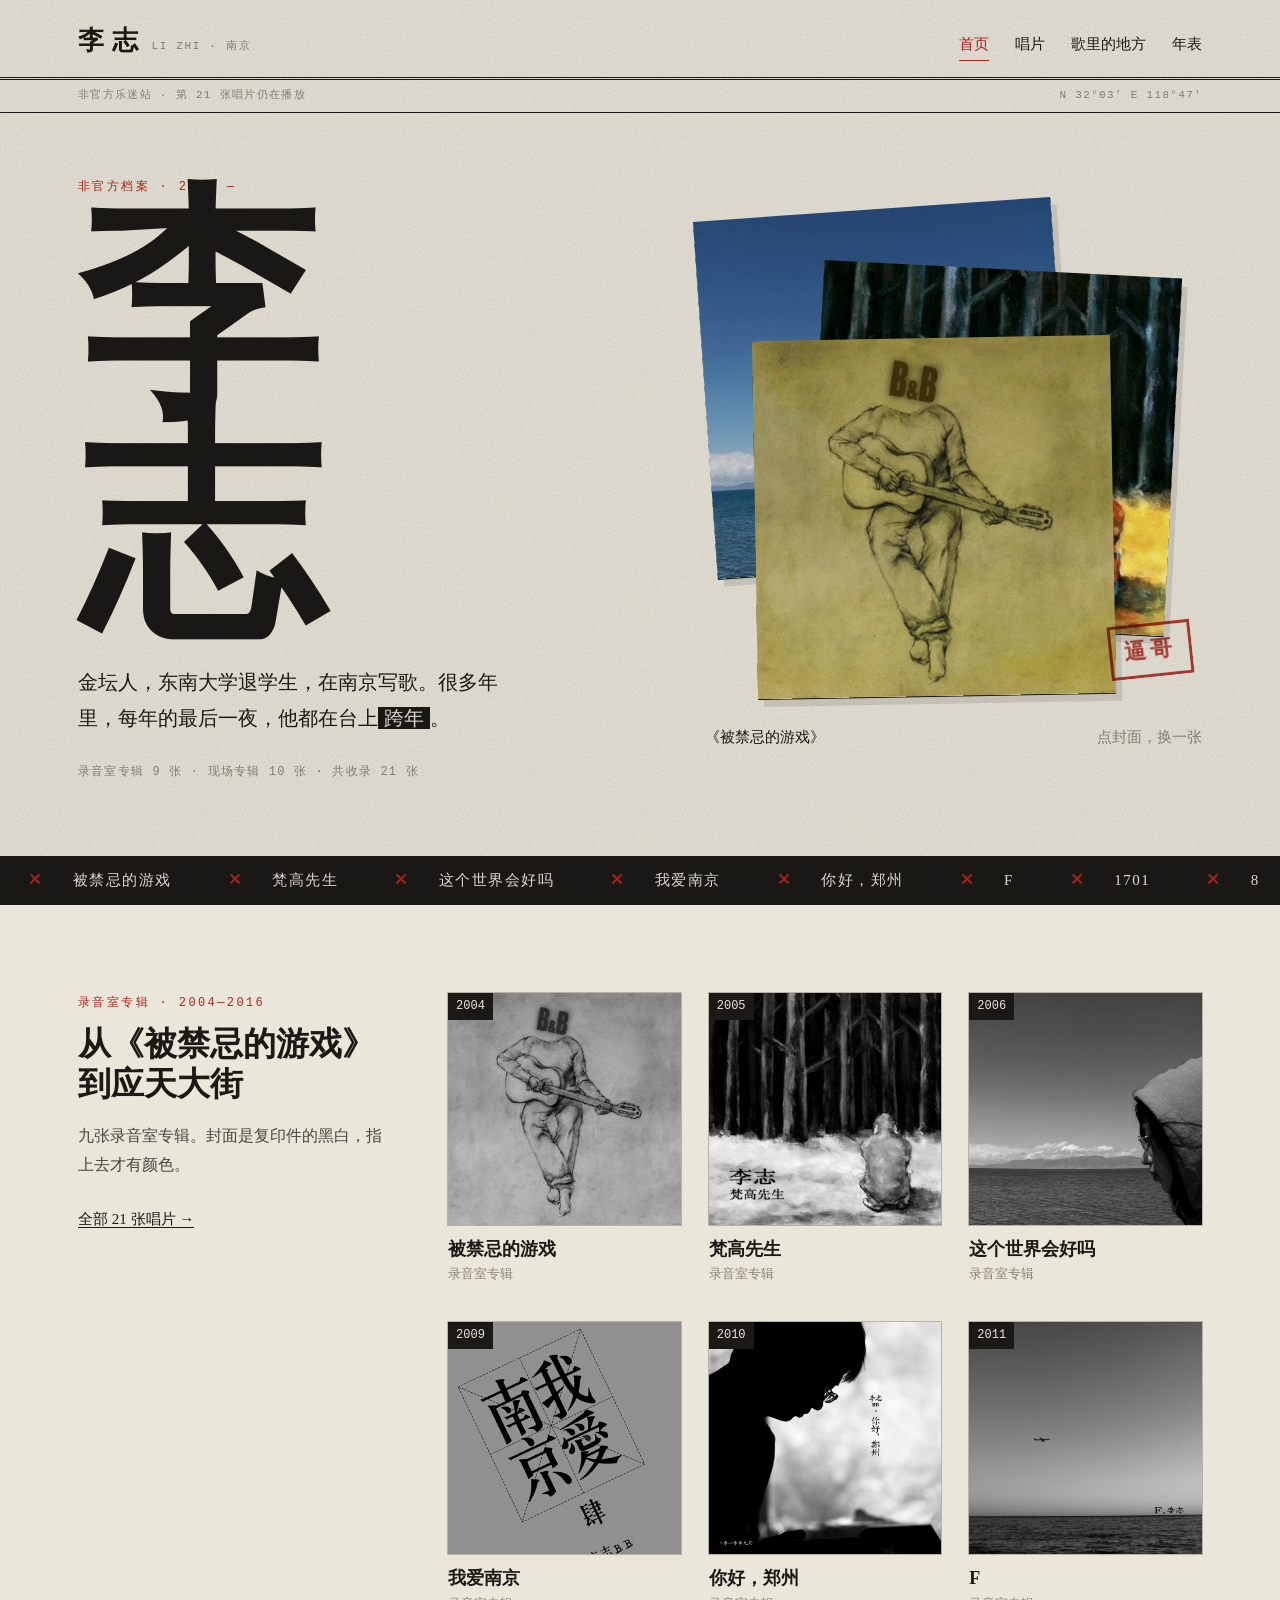
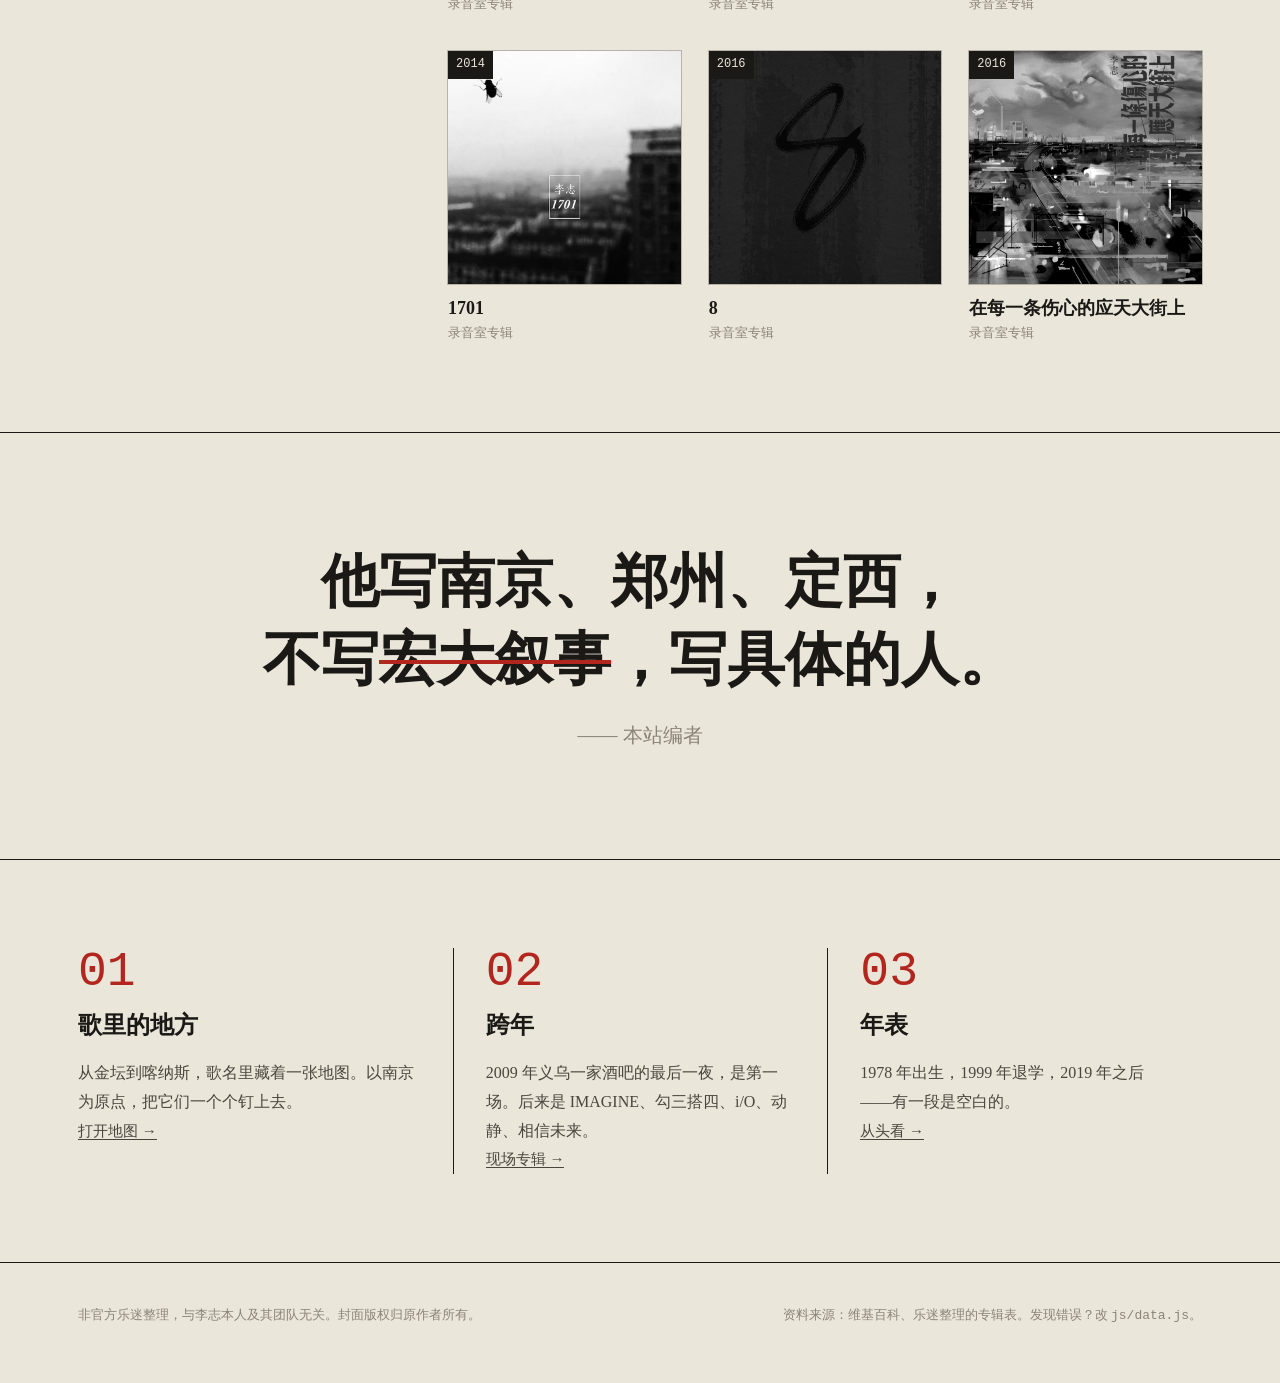
==== index.html @ a09fbe86 "李志非官方乐迷档案站 四个页面（首页、唱片、歌里的地方、年表），21 张专辑封面与曲目， 纯静态 HTML/CSS/JS，GitHub Pages 部署到 wulill.bond。  Co-Autho" ====
<!doctype html>
<html lang="zh-CN">
<head>
<meta charset="utf-8">
<meta name="viewport" content="width=device-width, initial-scale=1">
<title>李志 · 一个南京民谣歌手的非官方档案</title>
<meta name="description" content="李志的非官方乐迷档案：21 张唱片、歌里的地方、年表。">
<meta name="theme-color" content="#ebe6da">
<meta property="og:title" content="李志 · 一个南京民谣歌手的非官方档案">
<meta property="og:description" content="李志的非官方乐迷档案：21 张唱片、歌里的地方、年表。">
<meta property="og:image" content="assets/covers/2004-jinji.jpg">
<link rel="icon" href="data:image/svg+xml,%3Csvg xmlns=%27http://www.w3.org/2000/svg%27 viewBox=%270 0 64 64%27%3E%3Crect width=%2764%27 height=%2764%27 fill=%27%23b3261e%27/%3E%3Ctext x=%2732%27 y=%2747%27 font-size=%2742%27 text-anchor=%27middle%27 fill=%27%23ebe6da%27 font-family=%27serif%27 font-weight=%27900%27%3E李%3C/text%3E%3C/svg%3E">
<link rel="stylesheet" href="css/style.css">
</head>
<body data-page="index">
<header id="masthead"></header>

<section class="hero">
  <div class="wrap">
    <div>
      <div class="kicker">非官方档案 · 2004 — </div>
      <h1><span>李</span><span>志</span></h1>
      <p class="sub">金坛人，东南大学退学生，在南京写歌。很多年里，每年的最后一夜，他都在台上<em>跨年</em>。</p>
      <p class="meta">录音室专辑 9 张 · 现场专辑 <span id="n-live">—</span> 张 · 共收录 <span id="n-albums">—</span> 张</p>
    </div>
    <div class="hero-side">
      <div class="hero-stack" id="hero-stack" role="button" tabindex="0" aria-label="换一张封面"><span class="stamp">逼哥</span></div>
      <p class="hero-caption"><span id="hero-caption"></span><span class="hint-mini">点封面，换一张</span></p>
    </div>
  </div>
</section>

<div class="ticker" id="ticker" aria-hidden="true"></div>

<section class="section">
  <div class="wrap home-split">
    <div class="home-split-head reveal">
      <div class="kicker">录音室专辑 · 2004—2016</div>
      <h2>从<span class="nw">《被禁忌的游戏》</span><br>到应天大街</h2>
      <p>九张录音室专辑。封面是复印件的黑白，指上去才有颜色。</p>
      <a class="more" href="albums.html">全部 21 张唱片 →</a>
    </div>
    <div class="grid grid-3" id="home-grid"></div>
  </div>
</section>

<section class="manifesto">
  <div class="wrap reveal">
    <p>他写南京、郑州、定西，<br>不写<s>宏大叙事</s>，写具体的人。</p>
    <p class="by">—— 本站编者</p>
  </div>
</section>

<section class="section">
  <div class="wrap columns">
    <article class="reveal">
      <div class="num">01</div>
      <h3>歌里的地方</h3>
      <p>从金坛到喀纳斯，歌名里藏着一张地图。以南京为原点，把它们一个个钉上去。</p>
      <p><a class="more" href="places.html">打开地图 →</a></p>
    </article>
    <article class="reveal">
      <div class="num">02</div>
      <h3>跨年</h3>
      <p>2009 年义乌一家酒吧的最后一夜，是第一场。后来是 IMAGINE、勾三搭四、i/O、动静、相信未来。</p>
      <p><a class="more" href="albums.html#live">现场专辑 →</a></p>
    </article>
    <article class="reveal">
      <div class="num">03</div>
      <h3>年表</h3>
      <p>1978 年出生，1999 年退学，2019 年之后——有一段是空白的。</p>
      <p><a class="more" href="timeline.html">从头看 →</a></p>
    </article>
  </div>
</section>

<footer id="footer"></footer>
<script src="js/data.js"></script>
<script src="js/main.js"></script>
</body>
</html>
---- css/style.css ----
/* 视觉方向：南京复印店里的地下刊物。新闻纸、油墨黑、一枚红章。 */
:root {
  --paper: #ebe6da;
  --paper-2: #e1dbcc;
  --ink: #1b1916;
  --ink-2: #4a463f;
  --ink-3: #8a8478;
  --red: #b3261e;
  --rule: #1b1916;
  --serif: "Songti SC", "STSong", "Noto Serif SC", "Source Han Serif SC", "SimSun", serif;
  --hand: "Kaiti SC", "STKaiti", "KaiTi", "Songti SC", serif;
  --mono: "SF Mono", "Menlo", "Courier New", monospace;
  --w: 1180px;
}

* { box-sizing: border-box; margin: 0; padding: 0; }
html { scroll-behavior: smooth; }
body {
  background: var(--paper);
  color: var(--ink);
  font-family: var(--serif);
  font-size: 17px;
  line-height: 1.8;
  -webkit-font-smoothing: antialiased;
  min-height: 100vh;
}
/* 复印颗粒 */
body::before {
  content: ""; position: fixed; inset: 0; pointer-events: none; z-index: 100;
  opacity: .22; mix-blend-mode: multiply;
  background-image: url("data:image/svg+xml;utf8,<svg xmlns='http://www.w3.org/2000/svg' width='220' height='220'><filter id='n'><feTurbulence type='fractalNoise' baseFrequency='.9' numOctaves='2' stitchTiles='stitch'/><feColorMatrix values='0 0 0 0 0  0 0 0 0 0  0 0 0 0 0  0 0 0 .55 0'/></filter><rect width='100%' height='100%' filter='url(%23n)'/></svg>");
}
a { color: inherit; }
img { display: block; max-width: 100%; }
#sheet-title:focus { outline: none; }
a:focus-visible, button:focus-visible, [tabindex]:focus-visible { outline: 2px solid var(--red); outline-offset: 3px; }
::selection { background: var(--red); color: var(--paper); }

.wrap { max-width: var(--w); margin: 0 auto; padding: 0 28px; }

/* ---------- 页眉 ---------- */
.masthead { border-bottom: 3px double var(--rule); }
.masthead .wrap { display: flex; align-items: baseline; justify-content: space-between; gap: 24px; padding-top: 18px; padding-bottom: 12px; }
.logo { font-size: 26px; font-weight: 900; letter-spacing: .3em; text-decoration: none; }
.logo small { font-family: var(--mono); font-size: 11px; letter-spacing: .15em; color: var(--ink-3); margin-left: 6px; font-weight: 400; }
.nav { display: flex; gap: 26px; font-size: 15px; }
.nav a { text-decoration: none; padding-bottom: 2px; border-bottom: 1px solid transparent; }
.nav a:hover { border-color: var(--ink); }
.nav a[aria-current="page"] { color: var(--red); border-color: var(--red); }

.dateline { font-family: var(--mono); font-size: 11px; letter-spacing: .12em; color: var(--ink-3); border-bottom: 1px solid var(--rule); }
.dateline .wrap { display: flex; justify-content: space-between; padding-top: 6px; padding-bottom: 6px; }

/* ---------- 通用 ---------- */
.kicker { font-family: var(--mono); font-size: 12px; letter-spacing: .2em; color: var(--red); text-transform: uppercase; }
.section { padding: 88px 0; border-bottom: 1px solid var(--rule); }
.section.tight { padding-top: 48px; }
.section-head { display: flex; justify-content: space-between; align-items: end; gap: 20px; margin-bottom: 40px; }
.section-head h2 { font-size: clamp(30px, 4vw, 46px); font-weight: 900; line-height: 1.15; letter-spacing: .04em; }
.more { font-size: 15px; text-decoration: none; border-bottom: 1px solid; white-space: nowrap; }
.more:hover { color: var(--red); }
.stamp {
  display: inline-block; font-family: var(--serif); font-weight: 900; color: var(--red);
  border: 3px solid var(--red); padding: 4px 12px; letter-spacing: .2em;
  transform: rotate(-6deg); opacity: .88; mix-blend-mode: multiply;
}
.page-title { padding: 72px 0 48px; border-bottom: 1px solid var(--rule); }
.page-title h1 { font-size: clamp(44px, 7vw, 92px); font-weight: 900; line-height: 1.05; letter-spacing: .05em; margin: 10px 0 18px; }
.page-title p { max-width: 36em; color: var(--ink-2); }

/* ---------- 首页 Hero ---------- */
.hero { border-bottom: 1px solid var(--rule); }
.hero .wrap { display: grid; grid-template-columns: 1.15fr 1fr; gap: 56px; padding-top: 64px; padding-bottom: 72px; align-items: center; }
.hero h1 { font-size: clamp(120px, 19vw, 248px); font-weight: 900; line-height: .9; letter-spacing: -.02em; }
.hero h1 span { display: block; }
.hero .sub { margin-top: 28px; font-size: 20px; max-width: 22em; }
.hero .sub em { font-style: normal; background: var(--ink); color: var(--paper); padding: 0 6px; }
.hero .meta { margin-top: 26px; font-family: var(--mono); font-size: 12px; color: var(--ink-3); letter-spacing: .1em; }
.hero-stack { position: relative; aspect-ratio: 1; cursor: pointer; outline: none; }
.hero-stack:focus-visible { outline: 2px solid var(--red); outline-offset: 8px; }
.hero-stack img:nth-child(3) { animation: slide-in .45s cubic-bezier(.2,.7,.2,1); }
@keyframes slide-in { from { opacity: 0; transform: rotate(-1deg) translate(30px, 24px); } }
.hero-caption { display: flex; justify-content: space-between; margin-top: 18px; font-size: 15px; }
.hero-caption .hint-mini { font-family: var(--hand); color: var(--ink-3); }
.hero-stack img {
  position: absolute; width: 72%; aspect-ratio: 1; object-fit: cover;
  box-shadow: 0 1px 0 var(--ink), 6px 8px 0 rgba(27,25,22,.12);
  filter: grayscale(.25) contrast(1.05);
  transition: transform .5s cubic-bezier(.2,.7,.2,1);
}
.hero-stack img:nth-child(1) { top: 0; left: 0; transform: rotate(-4deg); }
.hero-stack img:nth-child(2) { top: 12%; left: 22%; transform: rotate(3deg); }
.hero-stack img:nth-child(3) { top: 26%; left: 10%; transform: rotate(-1deg); filter: none; }
.hero-stack:hover img:nth-child(1) { transform: rotate(-9deg) translate(-14px, -8px); }
.hero-stack:hover img:nth-child(2) { transform: rotate(7deg) translate(16px, -4px); }
.hero-stack .stamp { position: absolute; right: 2%; bottom: 6%; font-size: 22px; z-index: 2; }

/* 跑马灯：一行像复印传单边角的小字 */
.ticker { border-bottom: 1px solid var(--rule); overflow: hidden; white-space: nowrap; background: var(--ink); color: var(--paper); }
.ticker div { display: inline-block; padding: 10px 0; font-size: 15px; letter-spacing: .1em; animation: tick 60s linear infinite; }
.ticker a { margin: 0 28px; text-decoration: none; }
.ticker a::before { content: "✕"; color: var(--red); margin-right: 28px; }
.ticker a:hover { color: #fff; text-decoration: underline; text-underline-offset: 4px; }
.ticker:hover div { animation-play-state: paused; }
@keyframes pop { from { opacity: 0; transform: translateY(8px); } }
@keyframes tick { to { transform: translateX(-50%); } }

/* 首页：三栏短文 */
.columns { display: grid; grid-template-columns: repeat(3, 1fr); }
.columns article { padding: 0 32px; border-left: 1px solid var(--rule); }
.columns article:first-child { padding-left: 0; border-left: 0; }
.columns h3 { font-size: 24px; margin: 8px 0 12px; }
.columns p { color: var(--ink-2); font-size: 16px; }
.columns .num { font-family: var(--mono); font-size: 48px; line-height: 1; color: var(--red); }

/* 首页：引言大字 */
.manifesto { padding: 110px 0; border-bottom: 1px solid var(--rule); text-align: center; }
.manifesto p { font-size: clamp(30px, 4.6vw, 58px); font-weight: 900; line-height: 1.35; max-width: 15em; margin: 0 auto; }
.manifesto p s { white-space: nowrap; text-decoration-color: var(--red); text-decoration-thickness: 4px; }
.manifesto .by { font-family: var(--hand); font-size: 20px; color: var(--ink-3); margin-top: 22px; font-weight: 400; }

/* ---------- 唱片墙 ---------- */
.grid { display: grid; grid-template-columns: repeat(auto-fill, minmax(210px, 1fr)); gap: 36px 28px; }
.album { cursor: pointer; background: none; border: 0; text-align: left; font: inherit; color: inherit; }
.album .cover { position: relative; aspect-ratio: 1; overflow: hidden; background: var(--paper-2); box-shadow: 0 0 0 1px rgba(27,25,22,.25); }
.album img { width: 100%; height: 100%; object-fit: cover; filter: grayscale(1) contrast(1.1); transition: filter .35s, transform .6s cubic-bezier(.2,.7,.2,1); }
.album:hover img, .album:focus-visible img { filter: none; transform: scale(1.04); }
.album:focus-visible { outline: 2px solid var(--red); outline-offset: 4px; }
.album .yr { position: absolute; left: 0; top: 0; background: var(--ink); color: var(--paper); font-family: var(--mono); font-size: 12px; padding: 3px 8px; }
.album h3 { font-size: 18px; margin-top: 12px; line-height: 1.4; }
.album .t { font-size: 13px; color: var(--ink-3); }

.home-split { display: grid; grid-template-columns: 1fr 2.4fr; gap: 56px; align-items: start; }
.home-split-head { position: sticky; top: 32px; }
.home-split-head h2 { font-size: clamp(26px, 2.6vw, 36px); font-weight: 900; line-height: 1.2; margin: 10px 0 18px; }
.home-split-head p { color: var(--ink-2); font-size: 16px; margin-bottom: 24px; }
.nw { white-space: nowrap; }
#grid { grid-template-columns: repeat(5, 1fr); }
@media (max-width: 1100px) { #grid { grid-template-columns: repeat(auto-fill, minmax(190px, 1fr)); } }
.grid-3 { grid-template-columns: repeat(3, 1fr); }
.group-head { grid-column: 1 / -1; display: flex; align-items: baseline; justify-content: space-between; border-bottom: 2px solid var(--ink); padding-bottom: 8px; margin-top: 24px; }
.group-head:first-child { margin-top: 0; }
.group-head h2 { font-size: 26px; font-weight: 900; letter-spacing: .06em; }
.group-head span { font-family: var(--mono); font-size: 12px; color: var(--ink-3); letter-spacing: .1em; }
.filters { display: flex; gap: 10px; margin-bottom: 36px; flex-wrap: wrap; }
.filters button { font: inherit; font-size: 14px; background: none; border: 1px solid var(--ink); padding: 4px 16px; cursor: pointer; color: var(--ink); }
.filters button small { font-family: var(--mono); font-size: 11px; margin-left: 6px; opacity: .6; }
.filters button:hover { background: var(--paper-2); }
.filters button[aria-pressed="true"] { background: var(--ink); color: var(--paper); }

/* 专辑详情弹层 */
dialog.sheet { border: 0; padding: 0; background: var(--paper); color: var(--ink); max-width: 980px; width: calc(100% - 40px); max-height: calc(100vh - 40px); margin: auto; box-shadow: 0 30px 80px rgba(0,0,0,.4); }
dialog.sheet::backdrop { background: rgba(27,25,22,.72); }
dialog.sheet[open] { animation: sheet-in .3s cubic-bezier(.2,.7,.2,1); }
@keyframes sheet-in { from { opacity: 0; transform: translateY(16px); } }
.sheet-in { display: grid; grid-template-columns: 1fr 1fr; }
.sheet-in img { width: 100%; aspect-ratio: 1; object-fit: cover; }
.sheet-body { padding: 32px 40px; overflow: auto; max-height: min(490px, calc(100vh - 100px)); }
.sheet-body h2 { font-size: 34px; line-height: 1.2; margin: 8px 0 6px; animation: pop .35s cubic-bezier(.2,.7,.2,1); }
.sheet-body .note { color: var(--ink-2); margin: 14px 0 20px; font-size: 15px; }
.sheet-body .tl-label { font-family: var(--mono); font-size: 12px; letter-spacing: .1em; color: var(--ink-3); padding-bottom: 8px; border-bottom: 1px solid var(--rule); }
.sheet-body .tracks { list-style: none; columns: 2; column-gap: 24px; }
.sheet-body .tracks li { break-inside: avoid; padding: 8px 0; border-bottom: 1px dotted var(--ink-3); font-size: 15px; line-height: 1.5; }
.sheet-body .tbd { font-family: var(--hand); color: var(--ink-3); border-top: 1px solid var(--rule); padding-top: 14px; }
.sheet-bar { display: flex; justify-content: space-between; align-items: center; padding: 10px 14px; border-bottom: 1px solid var(--rule); background: var(--paper); }
.sheet-count { font-family: var(--mono); font-size: 12px; letter-spacing: .15em; color: var(--ink-3); }
.nav-btn { background: var(--paper); border: 1px solid var(--ink); width: 40px; height: 40px; font-size: 18px; cursor: pointer; color: var(--ink); margin-left: 6px; transition: background .15s, color .15s; }
.nav-btn:hover { background: var(--ink); color: var(--paper); }
.nav-btn.close:hover { background: var(--red); border-color: var(--red); }
.sheet-cover { position: relative; }
.sheet-cover img { animation: develop .6s ease-out; }
.sheet-cover .stamp { position: absolute; right: 16px; bottom: 16px; font-family: var(--mono); font-size: 20px; background: rgba(235,230,218,.85); }
@keyframes develop { from { filter: grayscale(1) contrast(1.3) brightness(1.1); } }

/* ---------- 歌里的地方 ---------- */
.places { display: grid; grid-template-columns: 1.4fr 1fr; gap: 48px; padding-top: 56px; padding-bottom: 88px; align-items: start; }
.map { position: relative; aspect-ratio: 1.25; border: 1px solid var(--rule); background:
  repeating-linear-gradient(0deg, transparent 0 39px, rgba(27,25,22,.08) 39px 40px),
  repeating-linear-gradient(90deg, transparent 0 39px, rgba(27,25,22,.08) 39px 40px); }
.map svg { position: absolute; inset: 0; width: 100%; height: 100%; }
.pin { cursor: pointer; outline: none; }
.pin .hit { fill: transparent; }
.pin .dot { fill: var(--ink); transition: r .2s, fill .2s; }
.pin text { font-family: var(--serif); font-size: 15px; fill: var(--ink); font-weight: 700; transition: fill .2s; }
.pin:hover .dot, .pin:focus-visible .dot { fill: var(--red); r: 8; }
.pin:hover text, .pin:focus-visible text { fill: var(--red); }
.pin.on .dot { fill: var(--red); r: 9; }
.pin.on text { fill: var(--red); }
.pin.home .dot { fill: var(--red); }
.mini { fill: var(--ink-2); }
.zoom-box { fill: none; stroke: var(--ink); stroke-width: 1; }
.zoom-link { stroke: var(--ink); stroke-width: .75; stroke-dasharray: 2 3; }
.inset { fill: var(--paper); stroke: var(--ink); stroke-width: 1.5; }
.inset-label { font-family: var(--mono); font-size: 12px; letter-spacing: .1em; fill: var(--ink-3); }
.route { fill: none; stroke: var(--red); stroke-width: 1; stroke-dasharray: 3 4; opacity: .55; }
.map .legend { position: absolute; right: 12px; bottom: 10px; font-family: var(--mono); font-size: 11px; color: var(--ink-3); }
.chips { display: flex; flex-wrap: wrap; gap: 8px; margin-top: 16px; }
.chips button { font: inherit; font-size: 14px; background: none; border: 1px solid var(--ink); color: var(--ink); padding: 4px 14px; cursor: pointer; min-height: 36px; }
.chips button:hover { background: var(--paper-2); }
.chips button[aria-pressed="true"] { background: var(--red); border-color: var(--red); color: var(--paper); }
.place-card { position: sticky; top: 24px; border-top: 3px solid var(--ink); padding-top: 18px; }
.place-card h2 { font-size: 64px; animation: pop .35s cubic-bezier(.2,.7,.2,1); line-height: 1; font-weight: 900; margin: 8px 0 18px; }
.place-card p { color: var(--ink-2); margin-bottom: 18px; }
.place-card ul { list-style: none; }
.place-card li { padding: 8px 0; border-bottom: 1px dotted var(--ink-3); font-size: 18px; }
.place-card li::before { content: "♪"; color: var(--red); margin-right: 10px; }

/* ---------- 年表 ---------- */
.timeline { padding-top: 40px; padding-bottom: 100px; }
.tl-row { display: grid; grid-template-columns: 180px 1fr auto; gap: 32px; padding: 26px 0; border-bottom: 1px solid var(--rule); align-items: baseline; }
.tl-covers { display: flex; gap: 8px; justify-content: flex-end; flex-wrap: wrap; max-width: 300px; }
.album.thumb { width: 64px; height: 64px; padding: 0; box-shadow: 0 0 0 1px rgba(27,25,22,.25); overflow: hidden; transition: transform .25s; }
.album.thumb:hover { transform: translateY(-3px) rotate(-2deg); }
.album.thumb img { width: 100%; height: 100%; object-fit: cover; }
.tl-row .y { font-family: var(--mono); font-size: 40px; line-height: 1; color: var(--ink); }
.tl-row p { font-size: 20px; max-width: 34em; }
.tl-row.redact p { position: relative; }
.tl-row.redact p span { background: var(--ink); color: var(--ink); transition: color .3s, background .3s; cursor: help; }
.tl-row.redact:hover p span, .tl-row.redact.open p span, .tl-row.redact:focus-within p span { background: transparent; color: var(--ink); }
.tl-row.redact .y { color: var(--red); }
.tl-row:last-child .y { color: var(--ink-3); }
.hint { font-family: var(--hand); color: var(--ink-3); font-size: 15px; margin-top: 8px; }

/* ---------- 页脚 ---------- */
footer { padding: 40px 0 56px; font-size: 13px; color: var(--ink-3); }
footer .wrap { display: flex; justify-content: space-between; gap: 24px; flex-wrap: wrap; }
footer a { text-decoration: none; border-bottom: 1px solid; }

/* ---------- 进场动画 ---------- */
.reveal { opacity: 0; transform: translateY(14px); transition: opacity .7s, transform .7s cubic-bezier(.2,.7,.2,1); }
.reveal.in { opacity: 1; transform: none; }
@media (prefers-reduced-motion: reduce) {
  .reveal { opacity: 1; transform: none; transition: none; }
  .ticker div { animation: none; }
  *, *::before, *::after { animation: none !important; transition: none !important; }
}

/* ---------- 响应式 ---------- */
@media (max-width: 860px) {
  .hero .wrap, .places, .sheet-in, .home-split { grid-template-columns: 1fr; }
  .home-split-head { position: static; }
  .hero-stack { max-width: 420px; width: 100%; margin: 0 auto; }
  .columns { grid-template-columns: 1fr; gap: 32px; }
  .columns article { padding: 0; border-left: 0; border-top: 1px solid var(--rule); padding-top: 24px; }
  .columns article:first-child { border-top: 0; padding-top: 0; }
  .tl-row { grid-template-columns: 1fr; gap: 8px; }
  .tl-covers { justify-content: flex-start; }
  .sheet-body .tracks { columns: 1; }
  .place-card { position: static; }
  .sheet-in img { max-height: 46vh; }
  .sheet-body { max-height: none; }
  dialog.sheet { overflow: auto; }
  .masthead .wrap { flex-direction: column; gap: 6px; }
  .dateline .wrap span:last-child { display: none; }
  .grid { grid-template-columns: repeat(2, 1fr); gap: 24px 16px; }
}
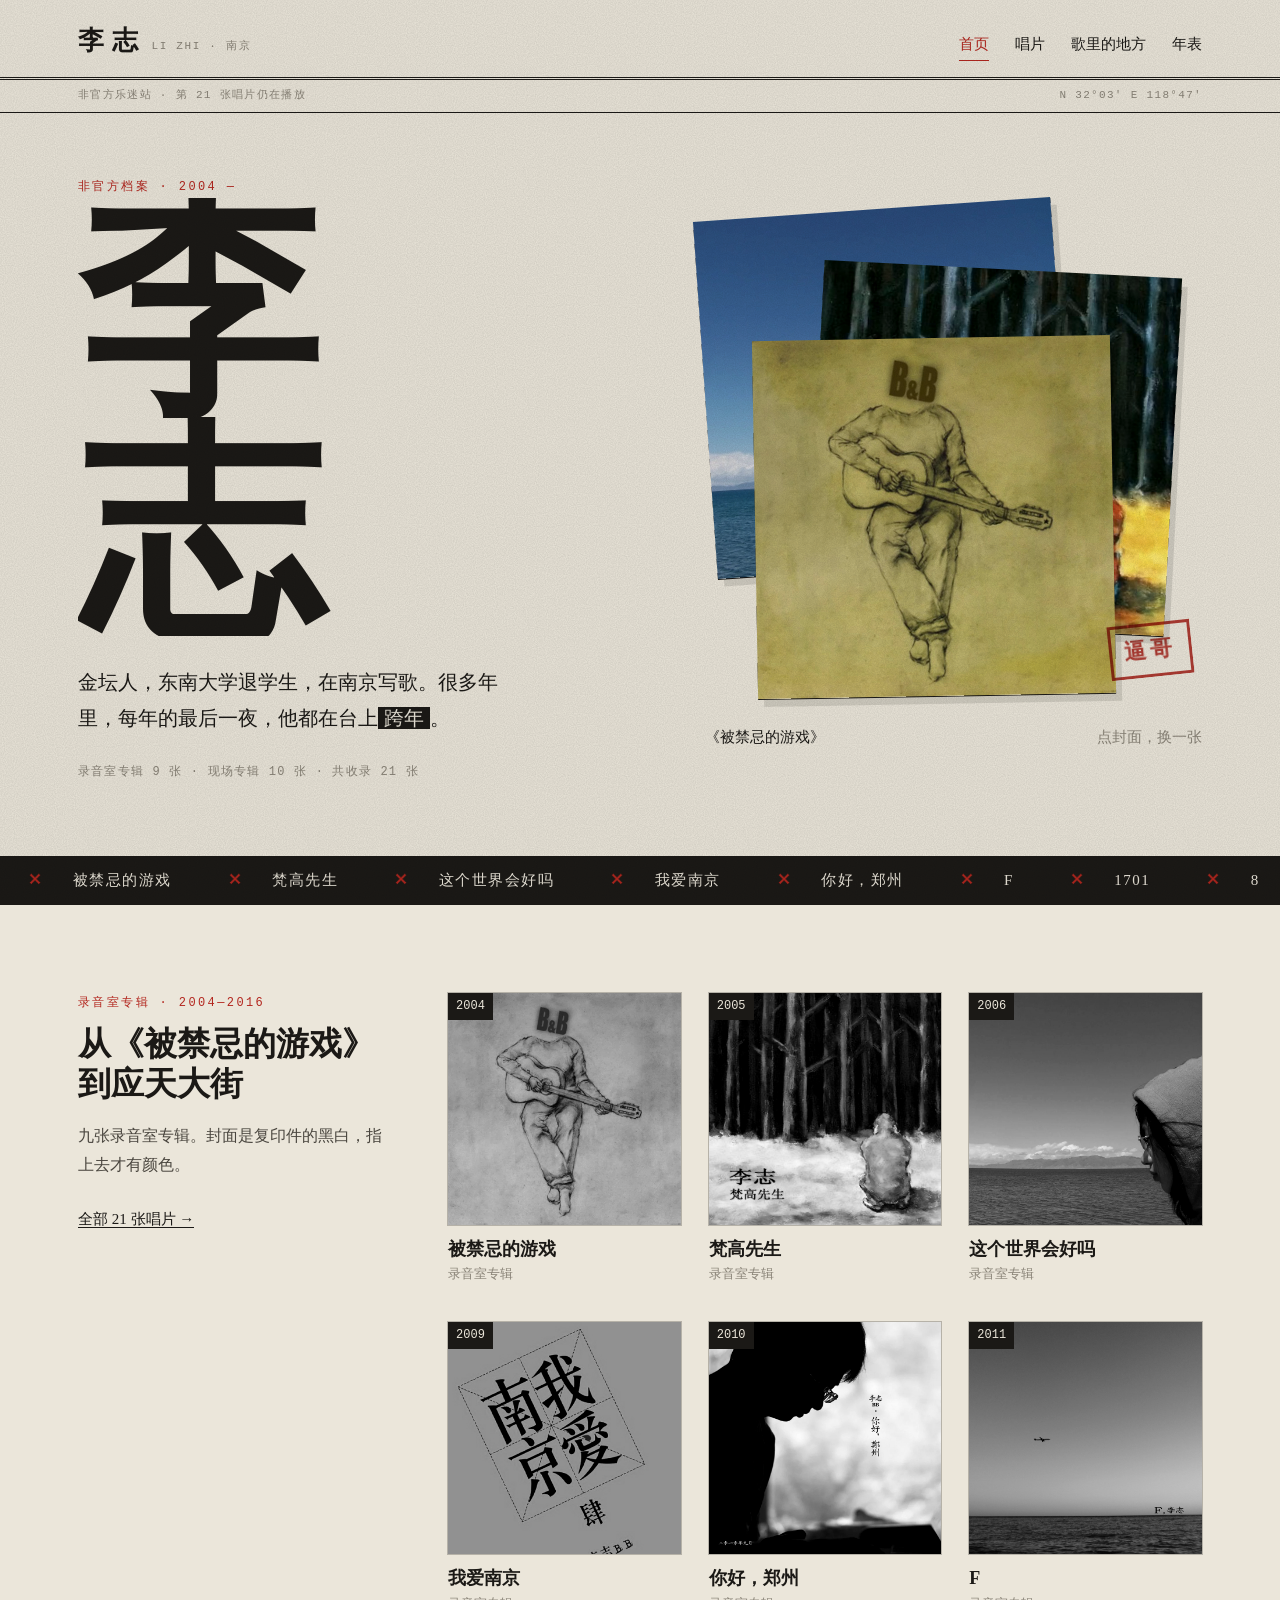
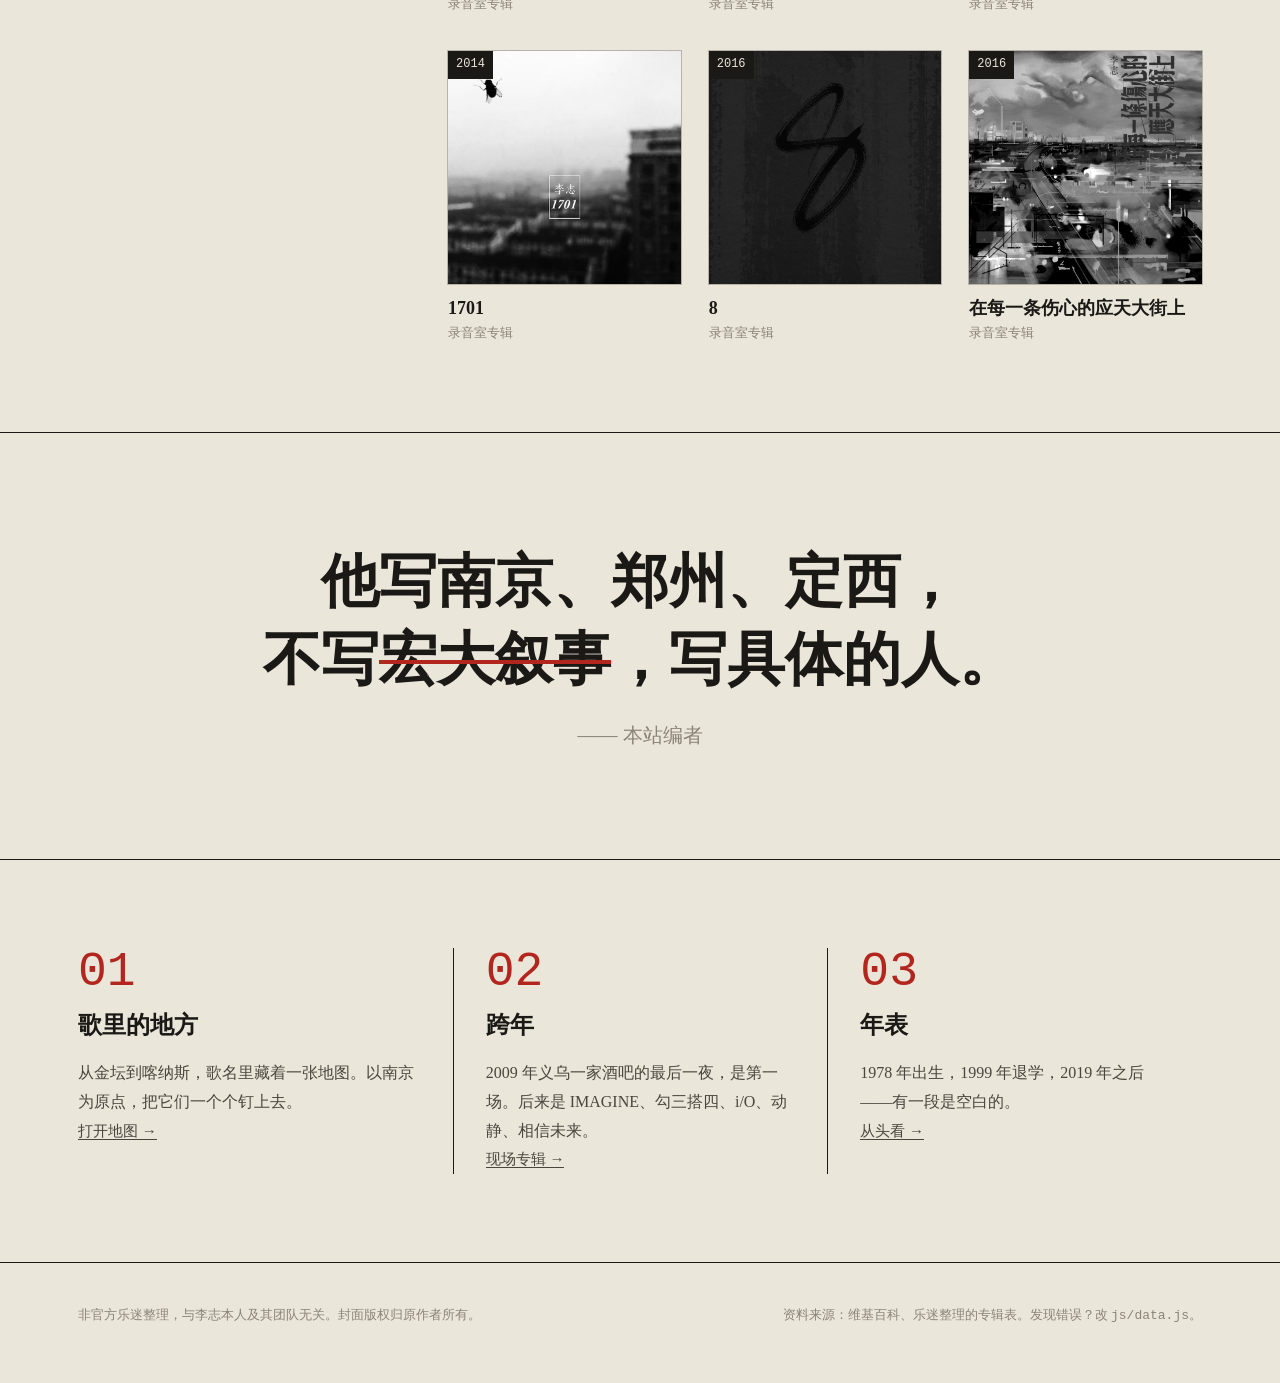
==== commit 55261cb4: "动画优化，新增播放器与歌词接口（对象存储音源，支持 FLAC，默认关闭） - 页面转场、首页入场、卡片错落出现、地图路线描绘、弹层开合、年表遮挡动画 - js/config.js、js/lrc.js、" ====
--- a/index.html
+++ b/index.html
@@ -76,6 +76,9 @@
 
 <footer id="footer"></footer>
 <script src="js/data.js"></script>
+<script src="js/config.js"></script>
 <script src="js/main.js"></script>
+<script src="js/lrc.js"></script>
+<script src="js/player.js"></script>
 </body>
 </html>
--- a/css/style.css
+++ b/css/style.css
@@ -38,6 +38,14 @@
 
 .wrap { max-width: var(--w); margin: 0 auto; padding: 0 28px; }
 
+/* ---------- 页面转场（支持 View Transitions 的浏览器；不支持时正常跳转） ---------- */
+@view-transition { navigation: auto; }
+.masthead { view-transition-name: masthead; }
+::view-transition-old(root) { animation: vt-out .22s ease both; }
+::view-transition-new(root) { animation: vt-in .38s cubic-bezier(.2,.7,.2,1) both; }
+@keyframes vt-out { to { opacity: 0; transform: translateY(-6px); } }
+@keyframes vt-in { from { opacity: 0; transform: translateY(12px); } }
+
 /* ---------- 页眉 ---------- */
 .masthead { border-bottom: 3px double var(--rule); }
 .masthead .wrap { display: flex; align-items: baseline; justify-content: space-between; gap: 24px; padding-top: 18px; padding-bottom: 12px; }
@@ -72,7 +80,14 @@
 .hero { border-bottom: 1px solid var(--rule); }
 .hero .wrap { display: grid; grid-template-columns: 1.15fr 1fr; gap: 56px; padding-top: 64px; padding-bottom: 72px; align-items: center; }
 .hero h1 { font-size: clamp(120px, 19vw, 248px); font-weight: 900; line-height: .9; letter-spacing: -.02em; }
-.hero h1 span { display: block; }
+.hero h1 span { display: block; animation: ink-up .9s cubic-bezier(.2,.7,.2,1) both; }
+.hero h1 span:nth-child(2) { animation-delay: .14s; }
+@keyframes ink-up { from { clip-path: inset(100% 0 0 0); transform: translateY(28%); } to { clip-path: inset(0); transform: none; } }
+.hero .kicker, .hero .sub, .hero .meta, .hero-caption { animation: pop .6s cubic-bezier(.2,.7,.2,1) both; }
+.hero .kicker { animation-delay: .05s; }
+.hero .sub { animation-delay: .45s; }
+.hero .meta { animation-delay: .6s; }
+.hero-caption { animation-delay: 1.1s; }
 .hero .sub { margin-top: 28px; font-size: 20px; max-width: 22em; }
 .hero .sub em { font-style: normal; background: var(--ink); color: var(--paper); padding: 0 6px; }
 .hero .meta { margin-top: 26px; font-family: var(--mono); font-size: 12px; color: var(--ink-3); letter-spacing: .1em; }
@@ -93,7 +108,14 @@
 .hero-stack img:nth-child(3) { top: 26%; left: 10%; transform: rotate(-1deg); filter: none; }
 .hero-stack:hover img:nth-child(1) { transform: rotate(-9deg) translate(-14px, -8px); }
 .hero-stack:hover img:nth-child(2) { transform: rotate(7deg) translate(16px, -4px); }
-.hero-stack .stamp { position: absolute; right: 2%; bottom: 6%; font-size: 22px; z-index: 2; }
+.hero-stack .stamp { position: absolute; right: 2%; bottom: 6%; font-size: 22px; z-index: 2; animation: thump .5s .95s cubic-bezier(.3,1.4,.5,1) both; }
+@keyframes thump { from { opacity: 0; transform: rotate(-6deg) scale(2.6); } 60% { opacity: .9; } to { transform: rotate(-6deg) scale(1); } }
+/* 首次进入：三张封面像发牌一样依次落下（JS 在动画结束后移除 .intro） */
+.hero-stack.intro img { animation: deal .75s cubic-bezier(.2,.7,.2,1) both; }
+.hero-stack.intro img:nth-child(1) { animation-delay: .25s; }
+.hero-stack.intro img:nth-child(2) { animation-delay: .4s; }
+.hero-stack.intro img:nth-child(3) { animation-delay: .55s; }
+@keyframes deal { from { opacity: 0; transform: translate(80px, -60px) rotate(14deg); } }
 
 /* 跑马灯：一行像复印传单边角的小字 */
 .ticker { border-bottom: 1px solid var(--rule); overflow: hidden; white-space: nowrap; background: var(--ink); color: var(--paper); }
@@ -122,7 +144,8 @@
 /* ---------- 唱片墙 ---------- */
 .grid { display: grid; grid-template-columns: repeat(auto-fill, minmax(210px, 1fr)); gap: 36px 28px; }
 .album { cursor: pointer; background: none; border: 0; text-align: left; font: inherit; color: inherit; }
-.album .cover { position: relative; aspect-ratio: 1; overflow: hidden; background: var(--paper-2); box-shadow: 0 0 0 1px rgba(27,25,22,.25); }
+.album .cover { position: relative; aspect-ratio: 1; overflow: hidden; background: var(--paper-2); box-shadow: 0 0 0 1px rgba(27,25,22,.25); transition: transform .35s cubic-bezier(.2,.7,.2,1), box-shadow .35s; }
+.album:hover .cover, .album:focus-visible .cover { transform: translateY(-5px) rotate(-.6deg); box-shadow: 0 0 0 1px rgba(27,25,22,.35), 6px 10px 0 rgba(27,25,22,.14); }
 .album img { width: 100%; height: 100%; object-fit: cover; filter: grayscale(1) contrast(1.1); transition: filter .35s, transform .6s cubic-bezier(.2,.7,.2,1); }
 .album:hover img, .album:focus-visible img { filter: none; transform: scale(1.04); }
 .album:focus-visible { outline: 2px solid var(--red); outline-offset: 4px; }
@@ -153,6 +176,12 @@
 dialog.sheet::backdrop { background: rgba(27,25,22,.72); }
 dialog.sheet[open] { animation: sheet-in .3s cubic-bezier(.2,.7,.2,1); }
 @keyframes sheet-in { from { opacity: 0; transform: translateY(16px); } }
+dialog.sheet[open]::backdrop { animation: fade-in .3s ease; }
+dialog.sheet.closing { animation: sheet-out .17s ease forwards; }
+dialog.sheet.closing::backdrop { animation: fade-out .17s ease forwards; }
+@keyframes sheet-out { to { opacity: 0; transform: translateY(10px) scale(.99); } }
+@keyframes fade-in { from { opacity: 0; } }
+@keyframes fade-out { to { opacity: 0; } }
 .sheet-in { display: grid; grid-template-columns: 1fr 1fr; }
 .sheet-in img { width: 100%; aspect-ratio: 1; object-fit: cover; }
 .sheet-body { padding: 32px 40px; overflow: auto; max-height: min(490px, calc(100vh - 100px)); }
@@ -179,6 +208,8 @@
   repeating-linear-gradient(90deg, transparent 0 39px, rgba(27,25,22,.08) 39px 40px); }
 .map svg { position: absolute; inset: 0; width: 100%; height: 100%; }
 .pin { cursor: pointer; outline: none; }
+.pin.home .dot { animation: pulse 2.4s 1.6s ease-in-out infinite; }
+@keyframes pulse { 50% { r: 10; } }
 .pin .hit { fill: transparent; }
 .pin .dot { fill: var(--ink); transition: r .2s, fill .2s; }
 .pin text { font-family: var(--serif); font-size: 15px; fill: var(--ink); font-weight: 700; transition: fill .2s; }
@@ -192,7 +223,12 @@
 .zoom-link { stroke: var(--ink); stroke-width: .75; stroke-dasharray: 2 3; }
 .inset { fill: var(--paper); stroke: var(--ink); stroke-width: 1.5; }
 .inset-label { font-family: var(--mono); font-size: 12px; letter-spacing: .1em; fill: var(--ink-3); }
-.route { fill: none; stroke: var(--red); stroke-width: 1; stroke-dasharray: 3 4; opacity: .55; }
+.route { fill: none; stroke: var(--red); stroke-width: 1; stroke-dasharray: 3 4; opacity: .55; transition: opacity .25s, stroke-width .25s; }
+.route.on { stroke-dasharray: none; stroke-width: 2; opacity: 1; }
+.draw { fill: none; stroke: #fff; stroke-width: 6; stroke-dasharray: 1; stroke-dashoffset: 1; animation: draw 1.1s var(--d, 0s) cubic-bezier(.6,0,.2,1) forwards; }
+@keyframes draw { to { stroke-dashoffset: 0; } }
+.pin { animation: pin-in .45s var(--d, 0s) cubic-bezier(.3,1.5,.5,1) both; transform-box: fill-box; transform-origin: center; }
+@keyframes pin-in { from { opacity: 0; transform: scale(.2); } }
 .map .legend { position: absolute; right: 12px; bottom: 10px; font-family: var(--mono); font-size: 11px; color: var(--ink-3); }
 .chips { display: flex; flex-wrap: wrap; gap: 8px; margin-top: 16px; }
 .chips button { font: inherit; font-size: 14px; background: none; border: 1px solid var(--ink); color: var(--ink); padding: 4px 14px; cursor: pointer; min-height: 36px; }
@@ -215,11 +251,72 @@
 .tl-row .y { font-family: var(--mono); font-size: 40px; line-height: 1; color: var(--ink); }
 .tl-row p { font-size: 20px; max-width: 34em; }
 .tl-row.redact p { position: relative; }
-.tl-row.redact p span { background: var(--ink); color: var(--ink); transition: color .3s, background .3s; cursor: help; }
-.tl-row.redact:hover p span, .tl-row.redact.open p span, .tl-row.redact:focus-within p span { background: transparent; color: var(--ink); }
+/* 遮挡条：行出现后像盖章一样从左到右刷黑；指上去或点开时从右侧收走 */
+.tl-row.redact p span { color: transparent; background: linear-gradient(var(--ink), var(--ink)) no-repeat 0 0 / 0 100%; -webkit-box-decoration-break: clone; box-decoration-break: clone; transition: background-size .55s cubic-bezier(.6,0,.2,1) .45s, color .25s; cursor: help; }
+.tl-row.redact.in p span { background-size: 100% 100%; }
+.tl-row.redact.in:hover p span, .tl-row.redact.open p span, .tl-row.redact:focus-within p span { background-size: 0 100%; background-position: 100% 0; color: var(--ink); transition-delay: 0s, .15s; }
 .tl-row.redact .y { color: var(--red); }
 .tl-row:last-child .y { color: var(--ink-3); }
 .hint { font-family: var(--hand); color: var(--ink-3); font-size: 15px; margin-top: 8px; }
+
+/* ---------- 播放器（config.js 启用后才出现） ---------- */
+body.has-player { padding-bottom: 84px; }
+.player { position: fixed; left: 0; right: 0; bottom: 0; z-index: 90; animation: bar-up .45s cubic-bezier(.2,.7,.2,1); }
+@keyframes bar-up { from { transform: translateY(100%); } }
+.player-bar { display: grid; grid-template-columns: 56px minmax(140px, 1fr) auto minmax(200px, 2fr) auto auto; align-items: center; gap: 18px; padding: 12px 28px; background: var(--paper); border-top: 3px double var(--ink); box-shadow: 0 -10px 30px rgba(27,25,22,.08); }
+.p-cover { width: 56px; height: 56px; object-fit: cover; box-shadow: 0 0 0 1px rgba(27,25,22,.3); }
+.player.playing .p-cover { animation: breathe 3s ease-in-out infinite; }
+@keyframes breathe { 50% { transform: rotate(-2deg) scale(1.03); } }
+.player.swap .p-meta, .player.swap .p-cover { animation: pop .4s cubic-bezier(.2,.7,.2,1); }
+.p-meta { min-width: 0; line-height: 1.4; }
+.p-title { font-weight: 900; font-size: 17px; white-space: nowrap; overflow: hidden; text-overflow: ellipsis; }
+.p-sub { font-size: 13px; color: var(--ink-3); display: flex; gap: 10px; white-space: nowrap; overflow: hidden; }
+.p-sub.err .p-fmt { color: var(--red); border-color: var(--red); }
+.p-fmt { font-family: var(--mono); font-size: 10px; letter-spacing: .12em; border: 1px solid var(--ink-3); padding: 0 5px; align-self: center; line-height: 16px; }
+.p-fmt.lossless { color: var(--red); border-color: var(--red); }
+.p-fmt:empty { display: none; }
+.p-ctrl { display: flex; gap: 6px; }
+.p-btn { width: 40px; height: 40px; border: 1px solid var(--ink); background: var(--paper); color: var(--ink); font-size: 14px; cursor: pointer; font-family: var(--serif); transition: background .15s, color .15s, transform .1s; }
+.p-btn:hover { background: var(--ink); color: var(--paper); }
+.p-btn:active { transform: scale(.94); }
+.p-play { width: 48px; height: 48px; margin-top: -4px; background: var(--ink); color: var(--paper); font-size: 15px; }
+.p-play:hover { background: var(--red); border-color: var(--red); }
+.p-lyr[aria-pressed="true"] { background: var(--red); border-color: var(--red); color: var(--paper); }
+.p-x { border-color: transparent; font-size: 20px; }
+.p-progress { display: flex; align-items: center; gap: 10px; font-family: var(--mono); font-size: 12px; color: var(--ink-3); }
+.p-seek { flex: 1; -webkit-appearance: none; appearance: none; height: 18px; background: transparent; cursor: pointer; --p: 0%; }
+.p-seek::-webkit-slider-runnable-track { height: 3px; background: linear-gradient(var(--ink), var(--ink)) 0 0 / var(--p) 100% no-repeat, rgba(27,25,22,.18); }
+.p-seek::-moz-range-track { height: 3px; background: rgba(27,25,22,.18); }
+.p-seek::-moz-range-progress { height: 3px; background: var(--ink); }
+.p-seek::-webkit-slider-thumb { -webkit-appearance: none; width: 12px; height: 12px; margin-top: -4.5px; background: var(--red); border: 0; border-radius: 0; transform: rotate(45deg); }
+.p-seek::-moz-range-thumb { width: 10px; height: 10px; background: var(--red); border: 0; border-radius: 0; transform: rotate(45deg); }
+
+.lyrics-panel { position: absolute; right: 28px; bottom: calc(100% + 12px); width: min(440px, calc(100vw - 56px)); background: var(--paper); border: 1px solid var(--ink); box-shadow: 8px 10px 0 rgba(27,25,22,.12); animation: pop .3s cubic-bezier(.2,.7,.2,1); }
+.lp-head { display: flex; justify-content: space-between; align-items: baseline; padding: 10px 16px; border-bottom: 1px solid var(--rule); }
+.lp-title { font-weight: 900; }
+.lp-lines { list-style: none; height: min(46vh, 380px); overflow-y: auto; padding: 40% 16px; scrollbar-width: thin; mask-image: linear-gradient(transparent, #000 22%, #000 78%, transparent); }
+.lp-lines li { padding: 7px 0; font-size: 16px; line-height: 1.5; color: var(--ink-3); cursor: pointer; transition: color .3s, transform .3s; transform-origin: left center; }
+.lp-lines li:hover { color: var(--ink-2); }
+.lp-lines li.on { color: var(--ink); font-weight: 900; transform: scale(1.08); }
+.lp-lines li.on::before { content: "♪ "; color: var(--red); }
+.lp-lines li.gap { letter-spacing: .3em; }
+.lp-lines li.gap.on::before { content: none; }
+.lp-lines .lp-empty { font-family: var(--hand); cursor: default; }
+
+/* 弹层里的可播放曲目 */
+.play-all { font: inherit; font-size: 15px; background: var(--ink); color: var(--paper); border: 0; padding: 8px 18px; margin-bottom: 18px; cursor: pointer; transition: background .15s; }
+.play-all:hover { background: var(--red); }
+.sheet-body .tracks.playable { columns: 1; }
+.trk { display: flex; width: 100%; gap: 14px; align-items: baseline; background: none; border: 0; font: inherit; color: inherit; text-align: left; cursor: pointer; padding: 0; }
+.trk .n { font-family: var(--mono); font-size: 12px; color: var(--ink-3); width: 20px; }
+.trk .tt { flex: 1; }
+.trk .du { font-family: var(--mono); font-size: 12px; color: var(--ink-3); }
+.trk:hover .tt { color: var(--red); }
+.trk.playing .tt { color: var(--red); font-weight: 900; }
+.trk.playing .n { color: var(--red); }
+.trk.playing .n::before { content: "▶\FE0E"; }
+.trk.playing .n { font-size: 0; }
+.trk.playing .n::before { font-size: 11px; }
 
 /* ---------- 页脚 ---------- */
 footer { padding: 40px 0 56px; font-size: 13px; color: var(--ink-3); }
@@ -227,12 +324,14 @@
 footer a { text-decoration: none; border-bottom: 1px solid; }
 
 /* ---------- 进场动画 ---------- */
-.reveal { opacity: 0; transform: translateY(14px); transition: opacity .7s, transform .7s cubic-bezier(.2,.7,.2,1); }
+.reveal { opacity: 0; transform: translateY(14px); transition: opacity .7s, transform .7s cubic-bezier(.2,.7,.2,1); transition-delay: var(--d, 0s); }
 .reveal.in { opacity: 1; transform: none; }
 @media (prefers-reduced-motion: reduce) {
   .reveal { opacity: 1; transform: none; transition: none; }
   .ticker div { animation: none; }
   *, *::before, *::after { animation: none !important; transition: none !important; }
+  .draw { stroke-dashoffset: 0; }
+  .tl-row.redact p span { background-size: 100% 100%; }
 }
 
 /* ---------- 响应式 ---------- */
@@ -253,4 +352,10 @@
   .masthead .wrap { flex-direction: column; gap: 6px; }
   .dateline .wrap span:last-child { display: none; }
   .grid { grid-template-columns: repeat(2, 1fr); gap: 24px 16px; }
-}
+  body.has-player { padding-bottom: 112px; }
+  .player-bar { grid-template-columns: 44px 1fr auto auto auto; gap: 10px 10px; padding: 10px 16px; }
+  .p-cover { width: 44px; height: 44px; }
+  .p-ctrl [data-act="prev"] { display: none; }
+  .p-progress { grid-column: 1 / -1; grid-row: 2; }
+  .lyrics-panel { right: 16px; width: calc(100vw - 32px); }
+}
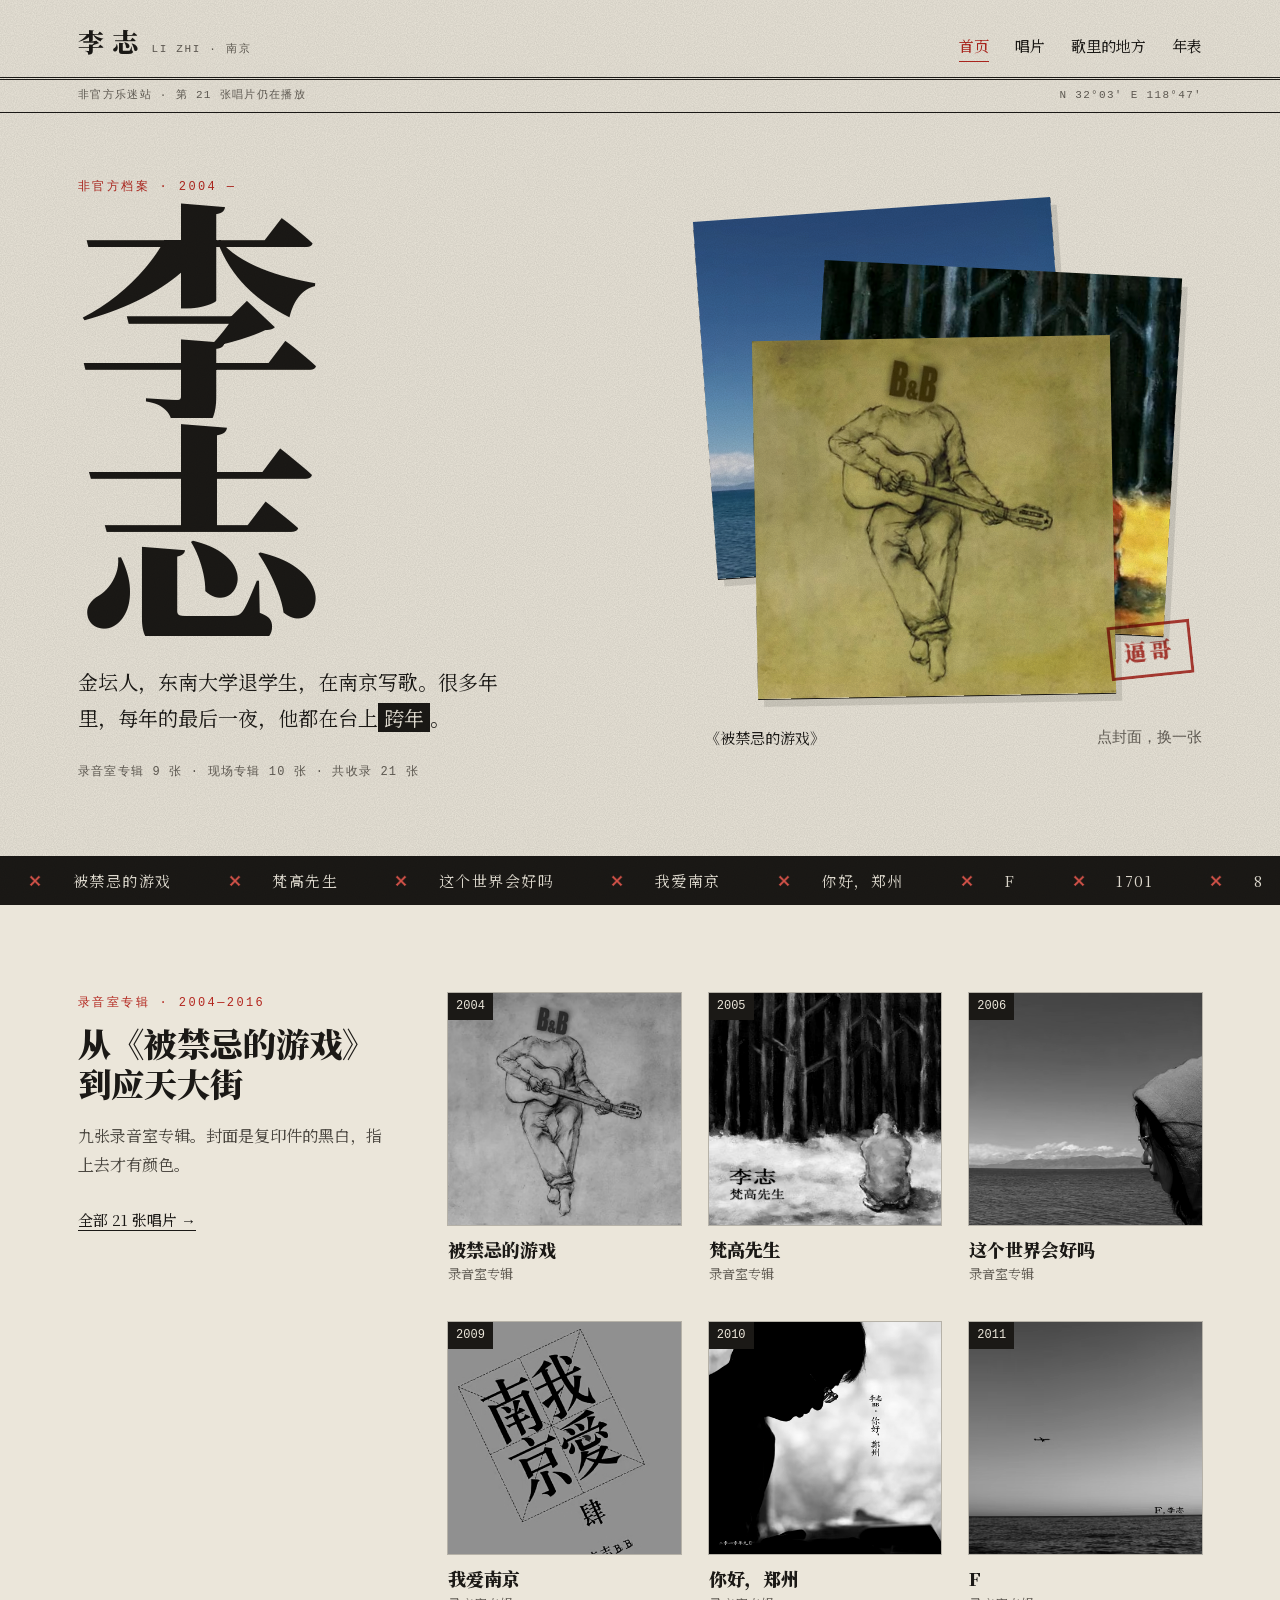
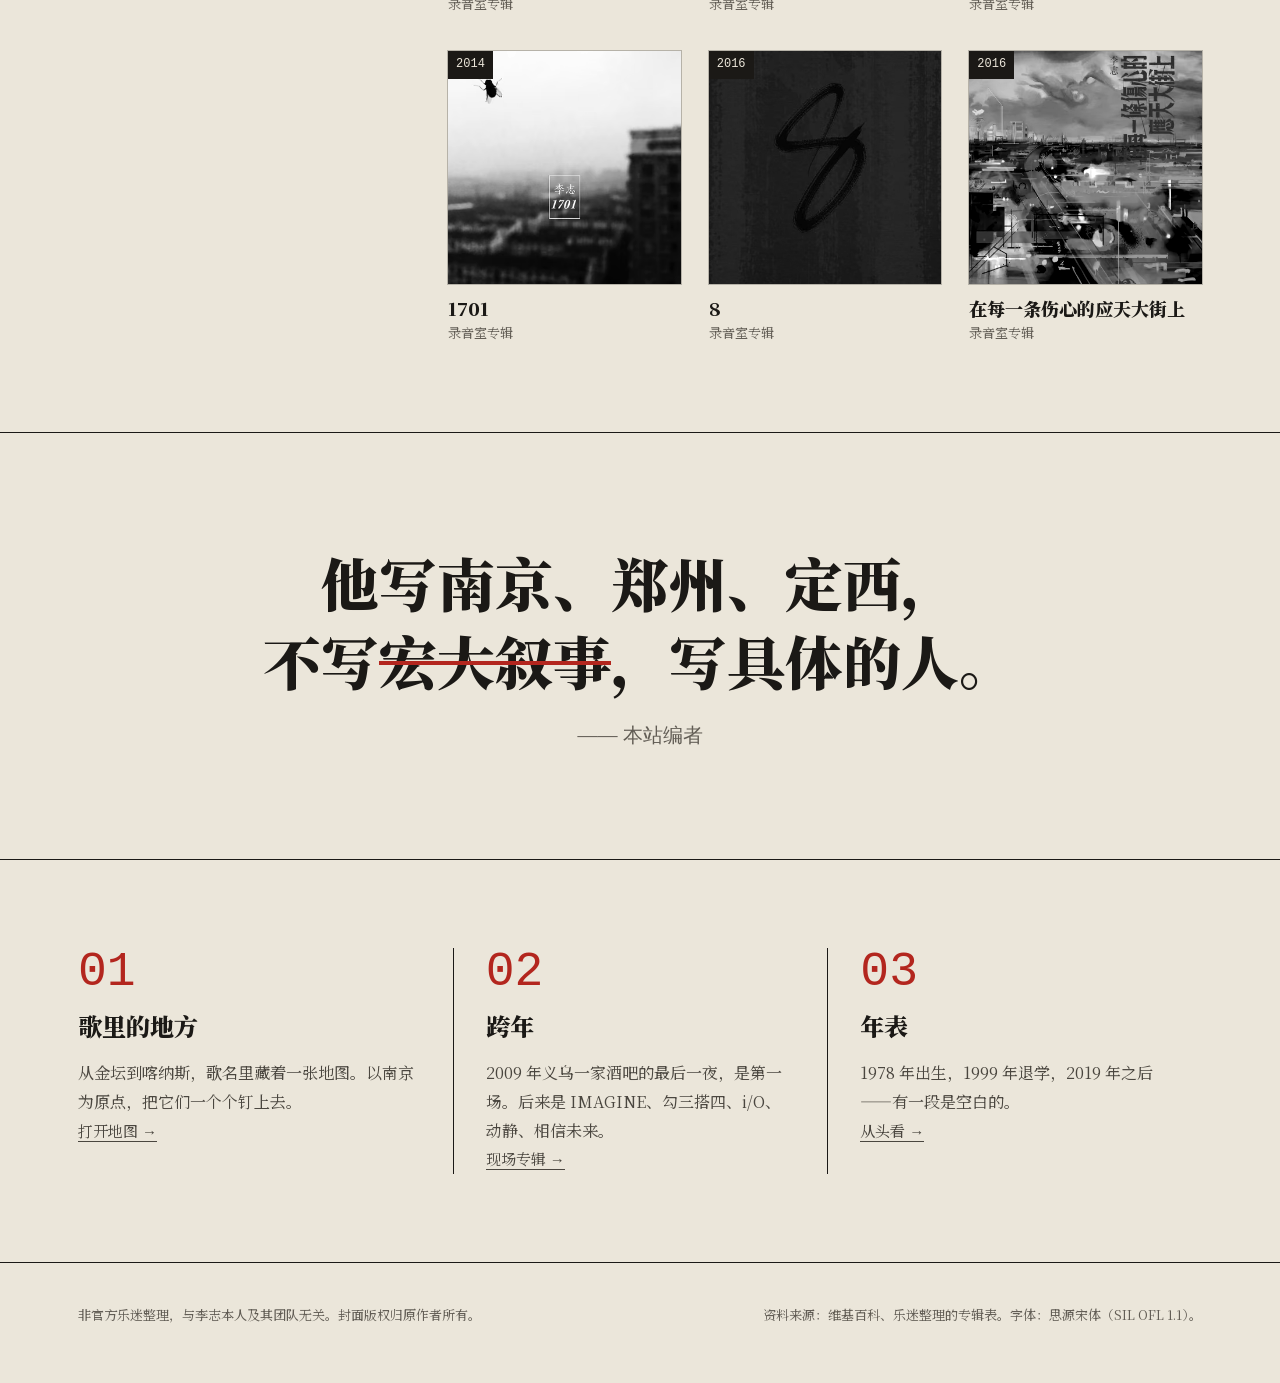
==== commit 06cb119b: "全面打磨：预渲染构建、自托管字体、响应式封面、安全头与长缓存、播放器增强 - 新增 scripts/build.js：用共享模板 js/render.js 预渲染页面（无 JS 也有完整内容）、CSS" ====
--- a/index.html
+++ b/index.html
@@ -8,9 +8,19 @@
 <meta name="theme-color" content="#ebe6da">
 <meta property="og:title" content="李志 · 一个南京民谣歌手的非官方档案">
 <meta property="og:description" content="李志的非官方乐迷档案：21 张唱片、歌里的地方、年表。">
-<meta property="og:image" content="assets/covers/2004-jinji.jpg">
+<meta property="og:image" content="https://lizhi.wulill.bond/assets/covers/2004-jinji.jpg">
+<meta property="og:image:width" content="800">
+<meta property="og:image:height" content="800">
+<meta property="og:type" content="website">
+<meta property="og:url" content="https://lizhi.wulill.bond/">
+<meta property="og:locale" content="zh_CN">
+<meta name="twitter:card" content="summary">
+<link rel="canonical" href="https://lizhi.wulill.bond/">
 <link rel="icon" href="data:image/svg+xml,%3Csvg xmlns=%27http://www.w3.org/2000/svg%27 viewBox=%270 0 64 64%27%3E%3Crect width=%2764%27 height=%2764%27 fill=%27%23b3261e%27/%3E%3Ctext x=%2732%27 y=%2747%27 font-size=%2742%27 text-anchor=%27middle%27 fill=%27%23ebe6da%27 font-family=%27serif%27 font-weight=%27900%27%3E李%3C/text%3E%3C/svg%3E">
+<link rel="preload" href="fonts/noto-serif-sc-900.woff2" as="font" type="font/woff2" crossorigin>
+<link rel="preload" href="fonts/noto-serif-sc-400.woff2" as="font" type="font/woff2" crossorigin>
 <link rel="stylesheet" href="css/style.css">
+<script src="js/boot.js"></script>
 </head>
 <body data-page="index">
 <header id="masthead"></header>
@@ -24,7 +34,7 @@
       <p class="meta">录音室专辑 9 张 · 现场专辑 <span id="n-live">—</span> 张 · 共收录 <span id="n-albums">—</span> 张</p>
     </div>
     <div class="hero-side">
-      <div class="hero-stack" id="hero-stack" role="button" tabindex="0" aria-label="换一张封面"><span class="stamp">逼哥</span></div>
+      <div class="hero-stack" id="hero-stack" role="button" tabindex="0" aria-label="换一张封面"></div>
       <p class="hero-caption"><span id="hero-caption"></span><span class="hint-mini">点封面，换一张</span></p>
     </div>
   </div>
@@ -77,6 +87,7 @@
 <footer id="footer"></footer>
 <script src="js/data.js"></script>
 <script src="js/config.js"></script>
+<script src="js/render.js"></script>
 <script src="js/main.js"></script>
 <script src="js/lrc.js"></script>
 <script src="js/player.js"></script>
--- a/css/style.css
+++ b/css/style.css
@@ -1,13 +1,16 @@
 /* 视觉方向：南京复印店里的地下刊物。新闻纸、油墨黑、一枚红章。 */
+/* 思源宋体子集（只含站内用到的字，见 scripts/subset-font.mjs）。700 及以上都用 900 那份，避免浏览器假加粗 */
+@font-face { font-family: "LZ Serif"; src: url("../fonts/noto-serif-sc-400.woff2") format("woff2"); font-weight: 100 600; font-display: swap; }
+@font-face { font-family: "LZ Serif"; src: url("../fonts/noto-serif-sc-900.woff2") format("woff2"); font-weight: 700 900; font-display: swap; }
 :root {
   --paper: #ebe6da;
   --paper-2: #e1dbcc;
   --ink: #1b1916;
   --ink-2: #4a463f;
-  --ink-3: #8a8478;
+  --ink-3: #625d55;   /* 小字灰：在 --paper 与 --paper-2 上对比度均 ≥ 4.5:1 */
   --red: #b3261e;
   --rule: #1b1916;
-  --serif: "Songti SC", "STSong", "Noto Serif SC", "Source Han Serif SC", "SimSun", serif;
+  --serif: "LZ Serif", "Songti SC", "STSong", "Noto Serif SC", "Source Han Serif SC", "SimSun", serif;
   --hand: "Kaiti SC", "STKaiti", "KaiTi", "Songti SC", serif;
   --mono: "SF Mono", "Menlo", "Courier New", monospace;
   --w: 1180px;
@@ -93,35 +96,40 @@
 .hero .meta { margin-top: 26px; font-family: var(--mono); font-size: 12px; color: var(--ink-3); letter-spacing: .1em; }
 .hero-stack { position: relative; aspect-ratio: 1; cursor: pointer; outline: none; }
 .hero-stack:focus-visible { outline: 2px solid var(--red); outline-offset: 8px; }
-.hero-stack img:nth-child(3) { animation: slide-in .45s cubic-bezier(.2,.7,.2,1); }
+.hs img { width: 100%; height: 100%; object-fit: cover; }
+.hero-stack .hs:nth-child(3) { animation: slide-in .45s cubic-bezier(.2,.7,.2,1); }
 @keyframes slide-in { from { opacity: 0; transform: rotate(-1deg) translate(30px, 24px); } }
 .hero-caption { display: flex; justify-content: space-between; margin-top: 18px; font-size: 15px; }
 .hero-caption .hint-mini { font-family: var(--hand); color: var(--ink-3); }
-.hero-stack img {
-  position: absolute; width: 72%; aspect-ratio: 1; object-fit: cover;
+.hero-stack .hs {
+  position: absolute; width: 72%; aspect-ratio: 1;
   box-shadow: 0 1px 0 var(--ink), 6px 8px 0 rgba(27,25,22,.12);
   filter: grayscale(.25) contrast(1.05);
   transition: transform .5s cubic-bezier(.2,.7,.2,1);
 }
-.hero-stack img:nth-child(1) { top: 0; left: 0; transform: rotate(-4deg); }
-.hero-stack img:nth-child(2) { top: 12%; left: 22%; transform: rotate(3deg); }
-.hero-stack img:nth-child(3) { top: 26%; left: 10%; transform: rotate(-1deg); filter: none; }
-.hero-stack:hover img:nth-child(1) { transform: rotate(-9deg) translate(-14px, -8px); }
-.hero-stack:hover img:nth-child(2) { transform: rotate(7deg) translate(16px, -4px); }
+.hero-stack .hs:nth-child(1) { top: 0; left: 0; transform: rotate(-4deg); }
+.hero-stack .hs:nth-child(2) { top: 12%; left: 22%; transform: rotate(3deg); }
+.hero-stack .hs:nth-child(3) { top: 26%; left: 10%; transform: rotate(-1deg); filter: none; }
+@media (hover: hover) {
+  .hero-stack:hover .hs:nth-child(1) { transform: rotate(-9deg) translate(-14px, -8px); }
+  .hero-stack:hover .hs:nth-child(2) { transform: rotate(7deg) translate(16px, -4px); }
+}
 .hero-stack .stamp { position: absolute; right: 2%; bottom: 6%; font-size: 22px; z-index: 2; animation: thump .5s .95s cubic-bezier(.3,1.4,.5,1) both; }
 @keyframes thump { from { opacity: 0; transform: rotate(-6deg) scale(2.6); } 60% { opacity: .9; } to { transform: rotate(-6deg) scale(1); } }
 /* 首次进入：三张封面像发牌一样依次落下（JS 在动画结束后移除 .intro） */
-.hero-stack.intro img { animation: deal .75s cubic-bezier(.2,.7,.2,1) both; }
-.hero-stack.intro img:nth-child(1) { animation-delay: .25s; }
-.hero-stack.intro img:nth-child(2) { animation-delay: .4s; }
-.hero-stack.intro img:nth-child(3) { animation-delay: .55s; }
+.hero-stack.intro .hs { animation: deal .75s cubic-bezier(.2,.7,.2,1) both; }
+.hero-stack.intro .hs:nth-child(1) { animation-delay: .25s; }
+.hero-stack.intro .hs:nth-child(2) { animation-delay: .4s; }
+.hero-stack.intro .hs:nth-child(3) { animation-delay: .55s; }
+/* 本次会话已经看过入场动画：直接显示最终状态 */
+.intro-seen .hero h1 span, .intro-seen .hero .kicker, .intro-seen .hero .sub, .intro-seen .hero .meta, .intro-seen .hero-caption, .intro-seen .hero-stack .stamp { animation: none; }
 @keyframes deal { from { opacity: 0; transform: translate(80px, -60px) rotate(14deg); } }
 
 /* 跑马灯：一行像复印传单边角的小字 */
 .ticker { border-bottom: 1px solid var(--rule); overflow: hidden; white-space: nowrap; background: var(--ink); color: var(--paper); }
 .ticker div { display: inline-block; padding: 10px 0; font-size: 15px; letter-spacing: .1em; animation: tick 60s linear infinite; }
 .ticker a { margin: 0 28px; text-decoration: none; }
-.ticker a::before { content: "✕"; color: var(--red); margin-right: 28px; }
+.ticker a::before { content: "✕"; color: #e0574d; margin-right: 28px; }
 .ticker a:hover { color: #fff; text-decoration: underline; text-underline-offset: 4px; }
 .ticker:hover div { animation-play-state: paused; }
 @keyframes pop { from { opacity: 0; transform: translateY(8px); } }
@@ -144,14 +152,17 @@
 /* ---------- 唱片墙 ---------- */
 .grid { display: grid; grid-template-columns: repeat(auto-fill, minmax(210px, 1fr)); gap: 36px 28px; }
 .album { cursor: pointer; background: none; border: 0; text-align: left; font: inherit; color: inherit; }
-.album .cover { position: relative; aspect-ratio: 1; overflow: hidden; background: var(--paper-2); box-shadow: 0 0 0 1px rgba(27,25,22,.25); transition: transform .35s cubic-bezier(.2,.7,.2,1), box-shadow .35s; }
-.album:hover .cover, .album:focus-visible .cover { transform: translateY(-5px) rotate(-.6deg); box-shadow: 0 0 0 1px rgba(27,25,22,.35), 6px 10px 0 rgba(27,25,22,.14); }
+.album .cover { display: block; position: relative; aspect-ratio: 1; overflow: hidden; background: var(--paper-2); box-shadow: 0 0 0 1px rgba(27,25,22,.25); transition: transform .35s cubic-bezier(.2,.7,.2,1), box-shadow .35s; }
+.album:focus-visible .cover { transform: translateY(-5px) rotate(-.6deg); box-shadow: 0 0 0 1px rgba(27,25,22,.35), 6px 10px 0 rgba(27,25,22,.14); }
+@media (hover: hover) { .album:hover .cover { transform: translateY(-5px) rotate(-.6deg); box-shadow: 0 0 0 1px rgba(27,25,22,.35), 6px 10px 0 rgba(27,25,22,.14); } }
 .album img { width: 100%; height: 100%; object-fit: cover; filter: grayscale(1) contrast(1.1); transition: filter .35s, transform .6s cubic-bezier(.2,.7,.2,1); }
-.album:hover img, .album:focus-visible img { filter: none; transform: scale(1.04); }
+.album:focus-visible img, .album.vivid img { filter: none; }
+.album:focus-visible img { transform: scale(1.04); }
+@media (hover: hover) { .album:hover img { filter: none; transform: scale(1.04); } }
 .album:focus-visible { outline: 2px solid var(--red); outline-offset: 4px; }
 .album .yr { position: absolute; left: 0; top: 0; background: var(--ink); color: var(--paper); font-family: var(--mono); font-size: 12px; padding: 3px 8px; }
-.album h3 { font-size: 18px; margin-top: 12px; line-height: 1.4; }
-.album .t { font-size: 13px; color: var(--ink-3); }
+.album .album-title { display: block; font-size: 18px; font-weight: 700; margin-top: 12px; line-height: 1.4; }
+.album .t { display: block; font-size: 13px; color: var(--ink-3); }
 
 .home-split { display: grid; grid-template-columns: 1fr 2.4fr; gap: 56px; align-items: start; }
 .home-split-head { position: sticky; top: 32px; }
@@ -183,6 +194,7 @@
 @keyframes fade-in { from { opacity: 0; } }
 @keyframes fade-out { to { opacity: 0; } }
 .sheet-in { display: grid; grid-template-columns: 1fr 1fr; }
+.sheet-cover picture { display: block; }
 .sheet-in img { width: 100%; aspect-ratio: 1; object-fit: cover; }
 .sheet-body { padding: 32px 40px; overflow: auto; max-height: min(490px, calc(100vh - 100px)); }
 .sheet-body h2 { font-size: 34px; line-height: 1.2; margin: 8px 0 6px; animation: pop .35s cubic-bezier(.2,.7,.2,1); }
@@ -229,7 +241,7 @@
 @keyframes draw { to { stroke-dashoffset: 0; } }
 .pin { animation: pin-in .45s var(--d, 0s) cubic-bezier(.3,1.5,.5,1) both; transform-box: fill-box; transform-origin: center; }
 @keyframes pin-in { from { opacity: 0; transform: scale(.2); } }
-.map .legend { position: absolute; right: 12px; bottom: 10px; font-family: var(--mono); font-size: 11px; color: var(--ink-3); }
+.map .legend { position: absolute; right: 12px; top: 10px; font-family: var(--mono); font-size: 11px; color: var(--ink-3); }
 .chips { display: flex; flex-wrap: wrap; gap: 8px; margin-top: 16px; }
 .chips button { font: inherit; font-size: 14px; background: none; border: 1px solid var(--ink); color: var(--ink); padding: 4px 14px; cursor: pointer; min-height: 36px; }
 .chips button:hover { background: var(--paper-2); }
@@ -246,24 +258,26 @@
 .tl-row { display: grid; grid-template-columns: 180px 1fr auto; gap: 32px; padding: 26px 0; border-bottom: 1px solid var(--rule); align-items: baseline; }
 .tl-covers { display: flex; gap: 8px; justify-content: flex-end; flex-wrap: wrap; max-width: 300px; }
 .album.thumb { width: 64px; height: 64px; padding: 0; box-shadow: 0 0 0 1px rgba(27,25,22,.25); overflow: hidden; transition: transform .25s; }
-.album.thumb:hover { transform: translateY(-3px) rotate(-2deg); }
+@media (hover: hover) { .album.thumb:hover { transform: translateY(-3px) rotate(-2deg); } }
+.album.thumb picture, .album.thumb img { display: block; width: 100%; height: 100%; }
 .album.thumb img { width: 100%; height: 100%; object-fit: cover; }
 .tl-row .y { font-family: var(--mono); font-size: 40px; line-height: 1; color: var(--ink); }
 .tl-row p { font-size: 20px; max-width: 34em; }
 .tl-row.redact p { position: relative; }
 /* 遮挡条：行出现后像盖章一样从左到右刷黑；指上去或点开时从右侧收走 */
 .tl-row.redact p span { color: transparent; background: linear-gradient(var(--ink), var(--ink)) no-repeat 0 0 / 0 100%; -webkit-box-decoration-break: clone; box-decoration-break: clone; transition: background-size .55s cubic-bezier(.6,0,.2,1) .45s, color .25s; cursor: help; }
-.tl-row.redact.in p span { background-size: 100% 100%; }
-.tl-row.redact.in:hover p span, .tl-row.redact.open p span, .tl-row.redact:focus-within p span { background-size: 0 100%; background-position: 100% 0; color: var(--ink); transition-delay: 0s, .15s; }
+.tl-row.redact.in p span, html:not(.js) .tl-row.redact p span { background-size: 100% 100%; }
+.tl-row.redact.open p span, .tl-row.redact:focus-visible p span { background-size: 0 100%; background-position: 100% 0; color: var(--ink); transition-delay: 0s, .15s; }
 .tl-row.redact .y { color: var(--red); }
 .tl-row:last-child .y { color: var(--ink-3); }
+@media (hover: hover) { .tl-row.redact.in:hover p span, html:not(.js) .tl-row.redact:hover p span { background-size: 0 100%; background-position: 100% 0; color: var(--ink); transition-delay: 0s, .15s; } }
 .hint { font-family: var(--hand); color: var(--ink-3); font-size: 15px; margin-top: 8px; }
 
 /* ---------- 播放器（config.js 启用后才出现） ---------- */
 body.has-player { padding-bottom: 84px; }
 .player { position: fixed; left: 0; right: 0; bottom: 0; z-index: 90; animation: bar-up .45s cubic-bezier(.2,.7,.2,1); }
 @keyframes bar-up { from { transform: translateY(100%); } }
-.player-bar { display: grid; grid-template-columns: 56px minmax(140px, 1fr) auto minmax(200px, 2fr) auto auto; align-items: center; gap: 18px; padding: 12px 28px; background: var(--paper); border-top: 3px double var(--ink); box-shadow: 0 -10px 30px rgba(27,25,22,.08); }
+.player-bar { display: grid; grid-template-columns: 56px minmax(140px, 1fr) auto minmax(200px, 2fr) auto auto auto; align-items: center; gap: 18px; padding: 12px 28px; background: var(--paper); border-top: 3px double var(--ink); box-shadow: 0 -10px 30px rgba(27,25,22,.08); }
 .p-cover { width: 56px; height: 56px; object-fit: cover; box-shadow: 0 0 0 1px rgba(27,25,22,.3); }
 .player.playing .p-cover { animation: breathe 3s ease-in-out infinite; }
 @keyframes breathe { 50% { transform: rotate(-2deg) scale(1.03); } }
@@ -271,10 +285,21 @@
 .p-meta { min-width: 0; line-height: 1.4; }
 .p-title { font-weight: 900; font-size: 17px; white-space: nowrap; overflow: hidden; text-overflow: ellipsis; }
 .p-sub { font-size: 13px; color: var(--ink-3); display: flex; gap: 10px; white-space: nowrap; overflow: hidden; }
-.p-sub.err .p-fmt { color: var(--red); border-color: var(--red); }
-.p-fmt { font-family: var(--mono); font-size: 10px; letter-spacing: .12em; border: 1px solid var(--ink-3); padding: 0 5px; align-self: center; line-height: 16px; }
+.p-fmt { font-family: var(--mono); font-size: 10px; letter-spacing: .12em; border: 1px solid var(--ink-3); padding: 0 5px; align-self: center; line-height: 16px; background: none; color: var(--ink-3); cursor: pointer; }
+.p-fmt:disabled { cursor: default; }
+.p-fmt:not(:disabled):hover { background: var(--ink); color: var(--paper); border-color: var(--ink); }
+.p-buf { font-family: var(--hand); color: var(--ink-3); }
+.p-sub.err .p-buf { color: var(--red); }
+/* 缓冲中：播放键外圈转起来 */
+.player.buffering .p-play { position: relative; }
+.player.buffering .p-play::after { content: ""; position: absolute; inset: -5px; border: 2px solid transparent; border-top-color: var(--red); border-right-color: var(--red); animation: spin .8s linear infinite; }
+@keyframes spin { to { transform: rotate(360deg); } }
+.p-vol { display: flex; align-items: center; gap: 6px; font-size: 12px; color: var(--ink-3); }
+.p-vol input { width: 80px; accent-color: var(--ink); }
 .p-fmt.lossless { color: var(--red); border-color: var(--red); }
 .p-fmt:empty { display: none; }
+.lp-lines button { all: unset; display: block; width: 100%; cursor: pointer; box-sizing: border-box; }
+.lp-lines button:focus-visible { outline: 2px solid var(--red); outline-offset: 2px; }
 .p-ctrl { display: flex; gap: 6px; }
 .p-btn { width: 40px; height: 40px; border: 1px solid var(--ink); background: var(--paper); color: var(--ink); font-size: 14px; cursor: pointer; font-family: var(--serif); transition: background .15s, color .15s, transform .1s; }
 .p-btn:hover { background: var(--ink); color: var(--paper); }
@@ -296,7 +321,7 @@
 .lp-title { font-weight: 900; }
 .lp-lines { list-style: none; height: min(46vh, 380px); overflow-y: auto; padding: 40% 16px; scrollbar-width: thin; mask-image: linear-gradient(transparent, #000 22%, #000 78%, transparent); }
 .lp-lines li { padding: 7px 0; font-size: 16px; line-height: 1.5; color: var(--ink-3); cursor: pointer; transition: color .3s, transform .3s; transform-origin: left center; }
-.lp-lines li:hover { color: var(--ink-2); }
+@media (hover: hover) { .lp-lines li:hover { color: var(--ink-2); } }
 .lp-lines li.on { color: var(--ink); font-weight: 900; transform: scale(1.08); }
 .lp-lines li.on::before { content: "♪ "; color: var(--red); }
 .lp-lines li.gap { letter-spacing: .3em; }
@@ -324,10 +349,10 @@
 footer a { text-decoration: none; border-bottom: 1px solid; }
 
 /* ---------- 进场动画 ---------- */
-.reveal { opacity: 0; transform: translateY(14px); transition: opacity .7s, transform .7s cubic-bezier(.2,.7,.2,1); transition-delay: var(--d, 0s); }
-.reveal.in { opacity: 1; transform: none; }
+.js .reveal { opacity: 0; transform: translateY(14px); transition: opacity .7s, transform .7s cubic-bezier(.2,.7,.2,1); transition-delay: var(--d, 0s); }
+.js .reveal.in { opacity: 1; transform: none; }
 @media (prefers-reduced-motion: reduce) {
-  .reveal { opacity: 1; transform: none; transition: none; }
+  .js .reveal { opacity: 1; transform: none; transition: none; }
   .ticker div { animation: none; }
   *, *::before, *::after { animation: none !important; transition: none !important; }
   .draw { stroke-dashoffset: 0; }
@@ -346,9 +371,17 @@
   .tl-covers { justify-content: flex-start; }
   .sheet-body .tracks { columns: 1; }
   .place-card { position: static; }
+  /* 手机：弹层铺满屏幕，整体一起滚动；顶栏固定，随时能关 */
+  dialog.sheet { width: 100%; max-width: 100%; height: 100dvh; max-height: 100dvh; margin: 0; overflow-y: auto; overscroll-behavior: contain; }
+  .sheet-bar { position: sticky; top: 0; z-index: 2; }
   .sheet-in img { max-height: 46vh; }
-  .sheet-body { max-height: none; }
-  dialog.sheet { overflow: auto; }
+  .sheet-body { max-height: none; overflow: visible; padding: 24px 20px 40px; }
+  /* 手机：地图上只标出选中的城市（以及南京），其余靠下方按钮选择；点击范围放大 */
+  .pin text { display: none; font-size: 34px; }
+  .pin.on text, .pin.home text { display: inline; }
+  .pin .hit { r: 44px; }
+  .chips button { min-height: 44px; padding: 6px 16px; font-size: 15px; }
+  .map .legend { display: none; }
   .masthead .wrap { flex-direction: column; gap: 6px; }
   .dateline .wrap span:last-child { display: none; }
   .grid { grid-template-columns: repeat(2, 1fr); gap: 24px 16px; }
@@ -356,6 +389,13 @@
   .player-bar { grid-template-columns: 44px 1fr auto auto auto; gap: 10px 10px; padding: 10px 16px; }
   .p-cover { width: 44px; height: 44px; }
   .p-ctrl [data-act="prev"] { display: none; }
+  .p-vol { display: none; }
   .p-progress { grid-column: 1 / -1; grid-row: 2; }
   .lyrics-panel { right: 16px; width: calc(100vw - 32px); }
 }
+
+/* 404 页 */
+.notfound { min-height: 60vh; }
+.notfound h1 { position: relative; display: inline-block; }
+.notfound h1::after { content: "缺页"; position: absolute; right: -1.6em; top: .1em; font-size: .28em; color: var(--red); border: 3px solid var(--red); padding: .05em .3em; transform: rotate(-12deg); letter-spacing: .1em; }
+.notfound-links { display: flex; gap: 28px; margin-top: 28px; }
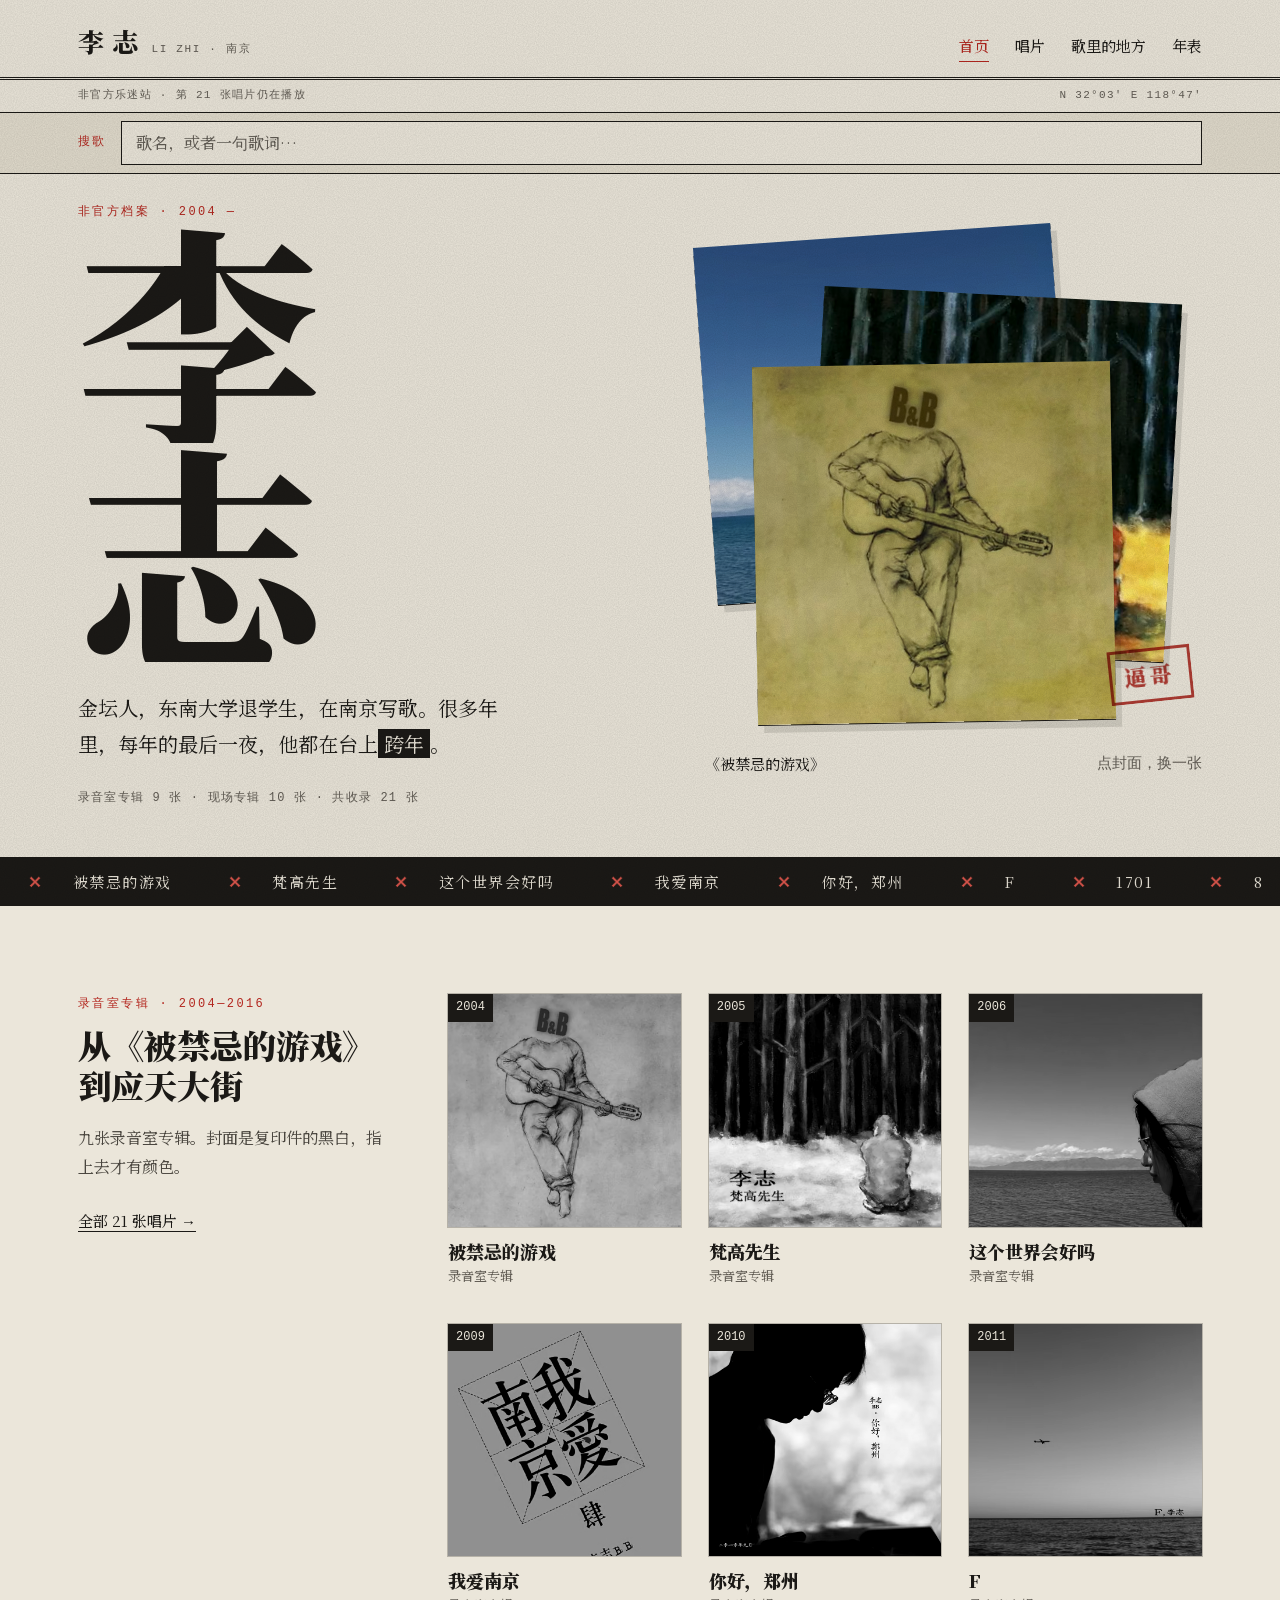
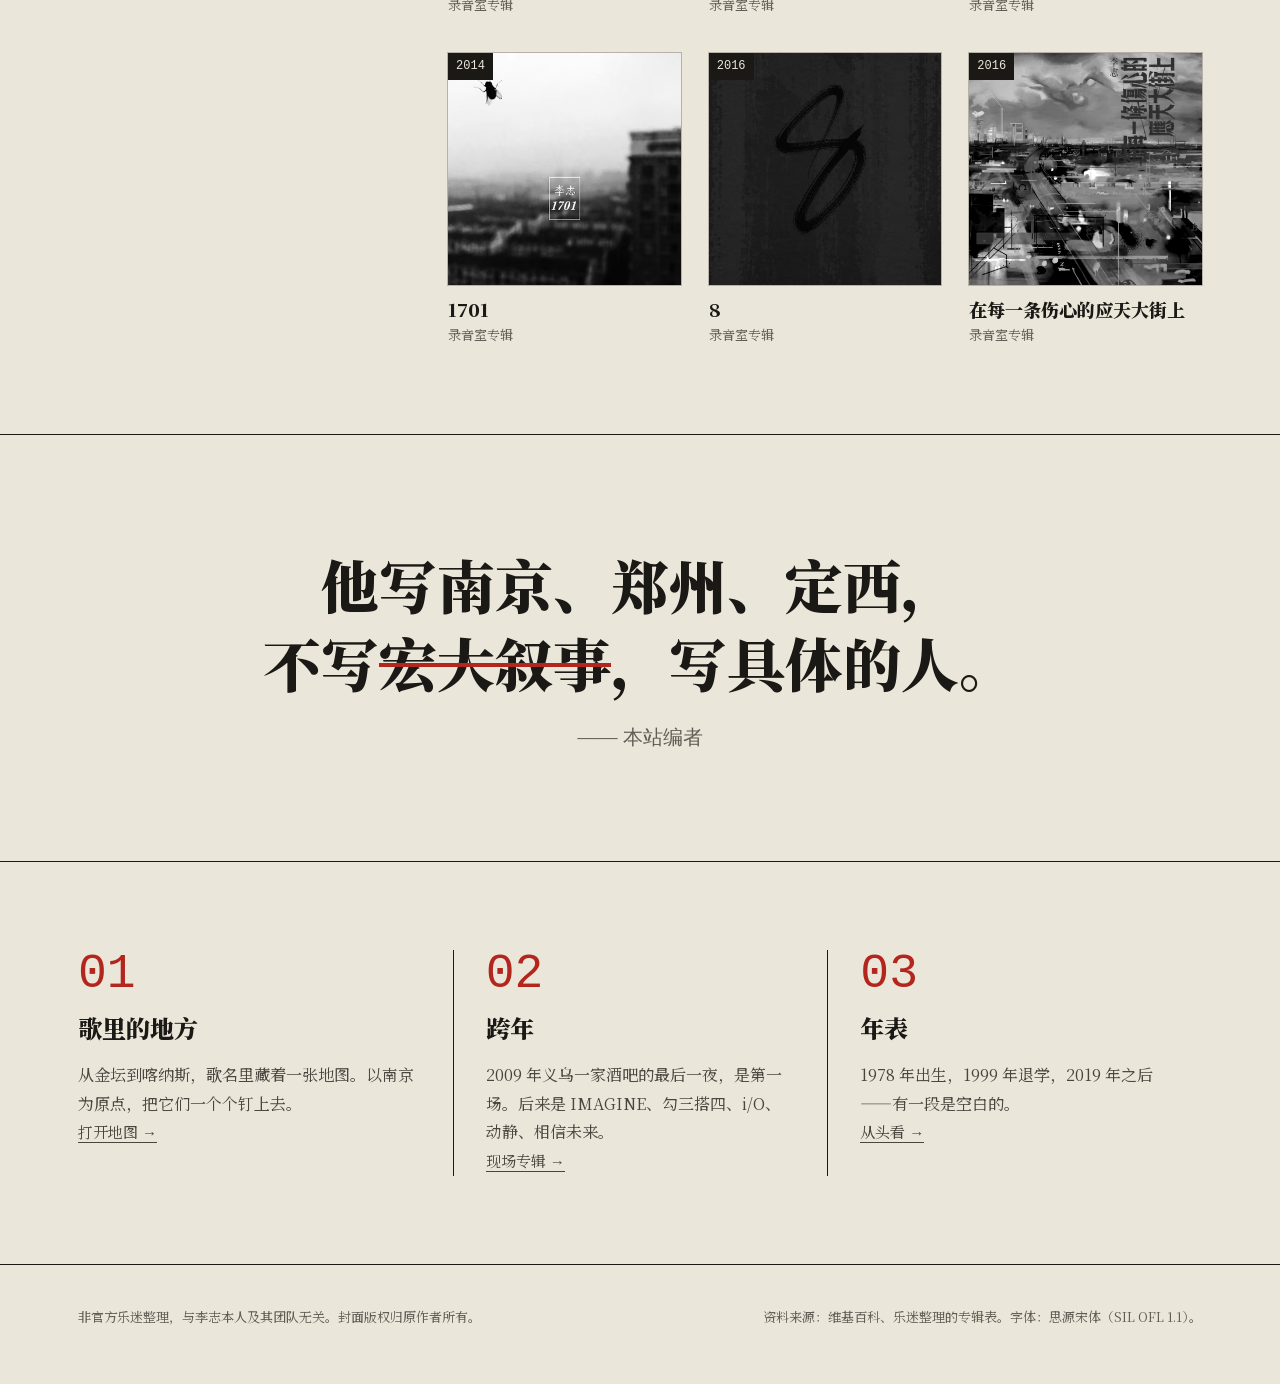
==== commit d2b072f2: "补回重部署丢失的前端改动，修复部署脚本防再次丢失" ====
--- a/index.html
+++ b/index.html
@@ -91,5 +91,6 @@
 <script src="js/main.js"></script>
 <script src="js/lrc.js"></script>
 <script src="js/player.js"></script>
+<script src="js/search.js"></script>
 </body>
 </html>
--- a/css/style.css
+++ b/css/style.css
@@ -81,7 +81,7 @@
 
 /* ---------- 首页 Hero ---------- */
 .hero { border-bottom: 1px solid var(--rule); }
-.hero .wrap { display: grid; grid-template-columns: 1.15fr 1fr; gap: 56px; padding-top: 64px; padding-bottom: 72px; align-items: center; }
+.hero .wrap { display: grid; grid-template-columns: 1.15fr 1fr; gap: 56px; padding-top: 28px; padding-bottom: 48px; align-items: center; }
 .hero h1 { font-size: clamp(120px, 19vw, 248px); font-weight: 900; line-height: .9; letter-spacing: -.02em; }
 .hero h1 span { display: block; animation: ink-up .9s cubic-bezier(.2,.7,.2,1) both; }
 .hero h1 span:nth-child(2) { animation-delay: .14s; }
@@ -183,7 +183,11 @@
 .filters button[aria-pressed="true"] { background: var(--ink); color: var(--paper); }
 
 /* 专辑详情弹层 */
-dialog.sheet { border: 0; padding: 0; background: var(--paper); color: var(--ink); max-width: 980px; width: calc(100% - 40px); max-height: calc(100vh - 40px); margin: auto; box-shadow: 0 30px 80px rgba(0,0,0,.4); }
+dialog.sheet { border: 0; padding: 0; background: transparent; color: var(--ink); width: 100%; height: 100dvh; max-width: none; max-height: none; margin: 0; box-shadow: none; }
+dialog.sheet[open] { display: flex; align-items: center; justify-content: center; }
+/* 卡片：纵向不占满，上下各留约 48px；点卡片外面一定打到全屏透明的 dialog 上（iOS 点 ::backdrop 没反应也照样关） */
+.sheet-card { width: calc(100% - 40px); max-width: 980px; max-height: calc(100dvh - 96px); background: var(--paper); box-shadow: 0 30px 80px rgba(0,0,0,.4); overflow: hidden; display: flex; flex-direction: column; }
+.sheet-card .sheet-in { min-height: 0; }
 dialog.sheet::backdrop { background: rgba(27,25,22,.72); }
 dialog.sheet[open] { animation: sheet-in .3s cubic-bezier(.2,.7,.2,1); }
 @keyframes sheet-in { from { opacity: 0; transform: translateY(16px); } }
@@ -279,6 +283,7 @@
 @keyframes bar-up { from { transform: translateY(100%); } }
 .player-bar { display: grid; grid-template-columns: 56px minmax(140px, 1fr) auto minmax(200px, 2fr) auto auto auto; align-items: center; gap: 18px; padding: 12px 28px; background: var(--paper); border-top: 3px double var(--ink); box-shadow: 0 -10px 30px rgba(27,25,22,.08); }
 .p-cover { width: 56px; height: 56px; object-fit: cover; box-shadow: 0 0 0 1px rgba(27,25,22,.3); }
+.p-cover, .p-title, .p-album { cursor: pointer; }
 .player.playing .p-cover { animation: breathe 3s ease-in-out infinite; }
 @keyframes breathe { 50% { transform: rotate(-2deg) scale(1.03); } }
 .player.swap .p-meta, .player.swap .p-cover { animation: pop .4s cubic-bezier(.2,.7,.2,1); }
@@ -319,14 +324,17 @@
 .lyrics-panel { position: absolute; right: 28px; bottom: calc(100% + 12px); width: min(440px, calc(100vw - 56px)); background: var(--paper); border: 1px solid var(--ink); box-shadow: 8px 10px 0 rgba(27,25,22,.12); animation: pop .3s cubic-bezier(.2,.7,.2,1); }
 .lp-head { display: flex; justify-content: space-between; align-items: baseline; padding: 10px 16px; border-bottom: 1px solid var(--rule); }
 .lp-title { font-weight: 900; }
-.lp-lines { list-style: none; height: min(46vh, 380px); overflow-y: auto; padding: 40% 16px; scrollbar-width: thin; mask-image: linear-gradient(transparent, #000 22%, #000 78%, transparent); }
+.lp-lines { list-style: none; height: min(46vh, 380px); overflow-y: auto; padding: 48px 16px 140px; scrollbar-width: thin; mask-image: linear-gradient(transparent, #000 12%, #000 85%, transparent); }
 .lp-lines li { padding: 7px 0; font-size: 16px; line-height: 1.5; color: var(--ink-3); cursor: pointer; transition: color .3s, transform .3s; transform-origin: left center; }
 @media (hover: hover) { .lp-lines li:hover { color: var(--ink-2); } }
 .lp-lines li.on { color: var(--ink); font-weight: 900; transform: scale(1.08); }
 .lp-lines li.on::before { content: "♪ "; color: var(--red); }
 .lp-lines li.gap { letter-spacing: .3em; }
 .lp-lines li.gap.on::before { content: none; }
+.lp-lines li.next::before { content: "♪ "; color: var(--red); display: inline-block; animation: note-bounce 1s ease-in-out infinite; }
+@keyframes note-bounce { 0%, 100% { transform: translateY(0); } 50% { transform: translateY(-4px); } }
 .lp-lines .lp-empty { font-family: var(--hand); cursor: default; }
+.lp-lines .lp-note { font-family: var(--hand); cursor: default; color: var(--ink-2); }
 
 /* 弹层里的可播放曲目 */
 .play-all { font: inherit; font-size: 15px; background: var(--ink); color: var(--paper); border: 0; padding: 8px 18px; margin-bottom: 18px; cursor: pointer; transition: background .15s; }
@@ -359,11 +367,49 @@
   .tl-row.redact p span { background-size: 100% 100%; }
 }
 
+/* ---------- 搜索 ---------- */
+.searchbar { border-bottom: 1px solid var(--rule); background: var(--paper-2); }
+.searchbar .wrap { position: relative; padding-top: 8px; padding-bottom: 8px; }
+.search-box { display: flex; align-items: center; gap: 14px; }
+#search-input {
+  flex: 1; min-width: 0; font: inherit; font-size: 16px; background: var(--paper);
+  border: 1px solid var(--ink); padding: 7px 14px; color: var(--ink); border-radius: 0;
+  -webkit-appearance: none; appearance: none;
+}
+#search-input:focus { outline: 2px solid var(--red); outline-offset: 2px; }
+#search-input::placeholder { color: var(--ink-3); }
+#search-input::-webkit-search-cancel-button { display: none; }
+.search-clear { flex: none; width: 40px; height: 40px; border: 1px solid var(--ink); background: var(--paper); color: var(--ink); font-size: 20px; line-height: 1; cursor: pointer; font-family: var(--serif); }
+.search-clear:hover { background: var(--ink); color: var(--paper); }
+.search-results {
+  position: absolute; left: 28px; right: 28px; top: 100%; z-index: 80;
+  background: var(--paper); border: 1px solid var(--ink);
+  box-shadow: 8px 10px 0 rgba(27,25,22,.12);
+  max-height: min(60vh, 480px); overflow-y: auto; text-align: left;
+}
+.sr-count { padding: 10px 16px 4px; font-family: var(--mono); font-size: 12px; letter-spacing: .12em; color: var(--ink-3); }
+.sr-item { display: block; width: 100%; text-align: left; background: none; border: 0; border-bottom: 1px dotted var(--ink-3); padding: 12px 16px; cursor: pointer; font: inherit; color: inherit; }
+.sr-item:last-child { border-bottom: 0; }
+.sr-item:hover, .sr-item.active { background: var(--paper-2); }
+.sr-item .sr-kind { float: right; font-family: var(--mono); font-size: 11px; letter-spacing: .12em; color: var(--red); margin-left: 12px; }
+.sr-item .sr-title { font-weight: 900; font-size: 17px; }
+.sr-item .sr-album { display: block; font-family: var(--mono); font-size: 12px; letter-spacing: .08em; color: var(--ink-3); margin-top: 2px; }
+.sr-item .sr-snippet { font-size: 15px; line-height: 1.6; color: var(--ink-2); margin-top: 6px; }
+.sr-item mark, .sr-snippet mark { background: none; color: var(--red); }
+.sr-empty, .sr-status { padding: 16px; color: var(--ink-3); font-family: var(--hand); font-size: 16px; }
+.sr-more { padding: 10px 16px; font-family: var(--mono); font-size: 12px; letter-spacing: .06em; color: var(--ink-3); border-top: 1px solid var(--rule); }
+@media (max-width: 860px) {
+  .searchbar .kicker { display: none; }
+  .search-results { left: 16px; right: 16px; }
+}
+
 /* ---------- 响应式 ---------- */
 @media (max-width: 860px) {
   .hero .wrap, .places, .sheet-in, .home-split { grid-template-columns: 1fr; }
   .home-split-head { position: static; }
   .hero-stack { max-width: 420px; width: 100%; margin: 0 auto; }
+  .hero h1 { font-size: clamp(120px, 40vw, 200px); }
+  .hero h1 span { display: inline-block; }
   .columns { grid-template-columns: 1fr; gap: 32px; }
   .columns article { padding: 0; border-left: 0; border-top: 1px solid var(--rule); padding-top: 24px; }
   .columns article:first-child { border-top: 0; padding-top: 0; }
@@ -373,6 +419,8 @@
   .place-card { position: static; }
   /* 手机：弹层铺满屏幕，整体一起滚动；顶栏固定，随时能关 */
   dialog.sheet { width: 100%; max-width: 100%; height: 100dvh; max-height: 100dvh; margin: 0; overflow-y: auto; overscroll-behavior: contain; }
+  dialog.sheet[open] { display: block; }
+  .sheet-card { width: 100%; max-width: none; max-height: none; box-shadow: none; overflow: visible; }
   .sheet-bar { position: sticky; top: 0; z-index: 2; }
   .sheet-in img { max-height: 46vh; }
   .sheet-body { max-height: none; overflow: visible; padding: 24px 20px 40px; }
@@ -391,7 +439,7 @@
   .p-ctrl [data-act="prev"] { display: none; }
   .p-vol { display: none; }
   .p-progress { grid-column: 1 / -1; grid-row: 2; }
-  .lyrics-panel { right: 16px; width: calc(100vw - 32px); }
+  .lyrics-panel { left: 0; right: 0; margin: 0 auto; width: min(400px, calc(100vw - 64px)); }
 }
 
 /* 404 页 */
